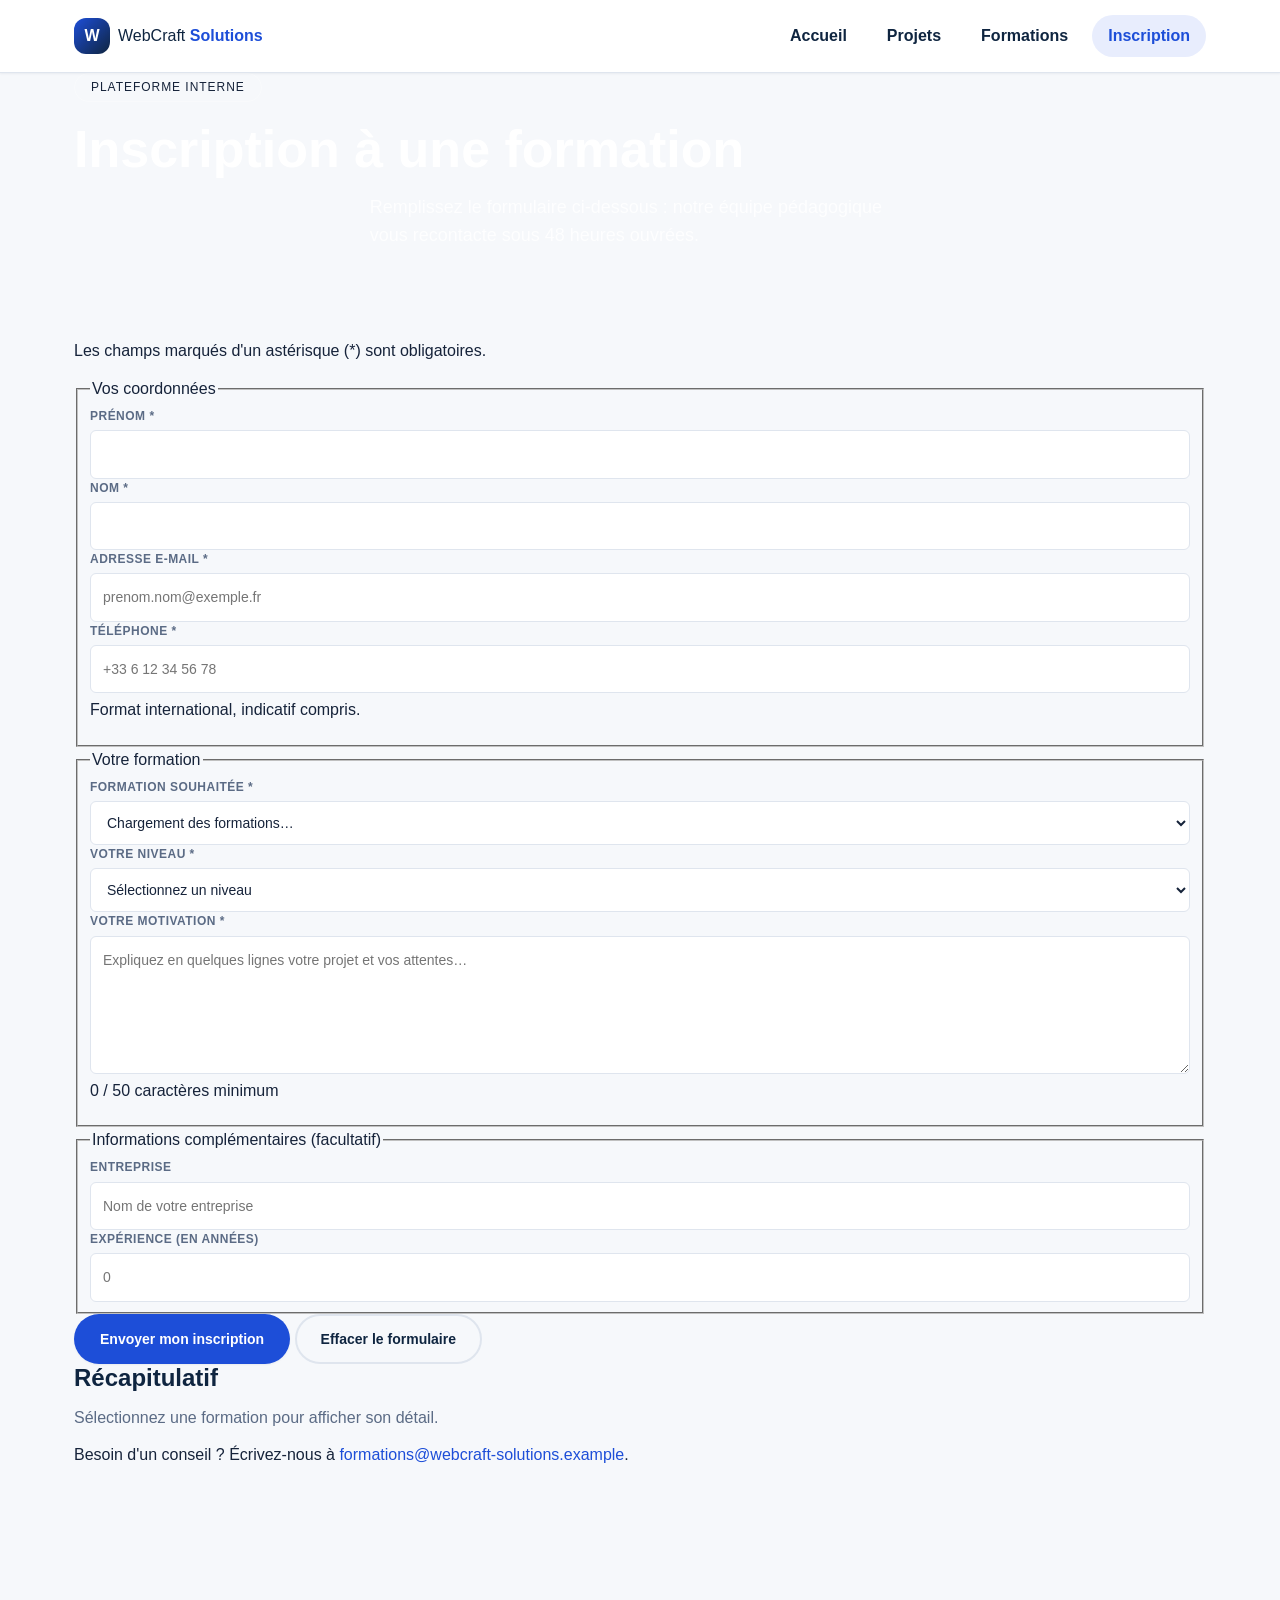
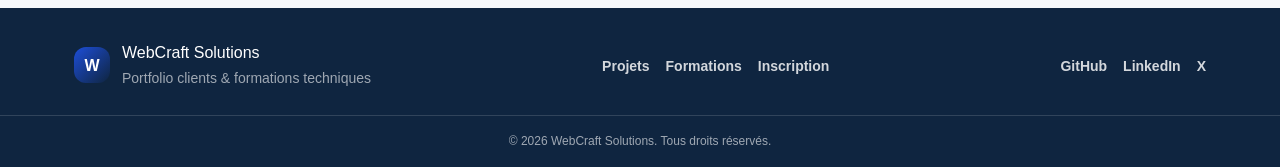
==== inscription.html @ 9b9b795e "feat: sections projets et formations, cartes, filtres et modales" ====
<!DOCTYPE html>
<html lang="fr">
<head>
  <meta charset="utf-8">
  <meta name="viewport" content="width=device-width, initial-scale=1">
  <meta name="description" content="Inscrivez-vous a une formation technique WebCraft Solutions : formulaire d'inscription en ligne.">
  <title>Inscription &mdash; WebCraft Solutions</title>
  <link rel="stylesheet" href="css/style.css">
</head>
<body>

  <a class="skip-link" href="#inscription">Aller au formulaire</a>

  <header class="site-header">
    <div class="container header-inner">
      <a class="logo" href="index.html">
        <span class="logo-mark" aria-hidden="true">W</span>
        <span class="logo-text">WebCraft <strong>Solutions</strong></span>
      </a>

      <button class="nav-toggle" type="button" aria-expanded="false" aria-controls="main-nav" aria-label="Ouvrir le menu de navigation">
        <span class="nav-toggle-bar" aria-hidden="true"></span>
        <span class="nav-toggle-bar" aria-hidden="true"></span>
        <span class="nav-toggle-bar" aria-hidden="true"></span>
      </button>

      <nav class="main-nav" id="main-nav" aria-label="Navigation principale">
        <ul class="nav-list">
          <li><a class="nav-link" href="index.html#accueil">Accueil</a></li>
          <li><a class="nav-link" href="index.html#projets">Projets</a></li>
          <li><a class="nav-link" href="index.html#formations">Formations</a></li>
          <li><a class="nav-link nav-link-cta is-active" href="inscription.html" aria-current="page">Inscription</a></li>
        </ul>
      </nav>
    </div>
  </header>

  <main>

    <section class="page-hero">
      <div class="container">
        <p class="hero-eyebrow">Plateforme interne</p>
        <h1 class="hero-title">Inscription &agrave; une formation</h1>
        <p class="hero-subtitle">
          Remplissez le formulaire ci-dessous : notre &eacute;quipe p&eacute;dagogique
          vous recontacte sous 48 heures ouvr&eacute;es.
        </p>
      </div>
    </section>

    <section class="section" id="inscription">
      <div class="container form-layout">

        <form class="form-card" id="signup-form" novalidate>
          <p class="form-intro">
            Les champs marqu&eacute;s d'un ast&eacute;risque
            (<span class="required-mark" aria-hidden="true">*</span>) sont obligatoires.
          </p>

          <p class="alert alert-error" id="form-global-error" role="alert" hidden></p>

          <fieldset class="form-fieldset">
            <legend>Vos coordonn&eacute;es</legend>

            <div class="form-row">
              <div class="field">
                <label for="firstname">
                  Pr&eacute;nom <span class="required-mark" aria-hidden="true">*</span>
                </label>
                <input type="text" id="firstname" name="firstname"
                       autocomplete="given-name" aria-describedby="firstname-error" required>
                <p class="field-error" id="firstname-error" role="alert" hidden></p>
              </div>

              <div class="field">
                <label for="lastname">
                  Nom <span class="required-mark" aria-hidden="true">*</span>
                </label>
                <input type="text" id="lastname" name="lastname"
                       autocomplete="family-name" aria-describedby="lastname-error" required>
                <p class="field-error" id="lastname-error" role="alert" hidden></p>
              </div>
            </div>

            <div class="form-row">
              <div class="field">
                <label for="email">
                  Adresse e-mail <span class="required-mark" aria-hidden="true">*</span>
                </label>
                <input type="email" id="email" name="email" placeholder="prenom.nom@exemple.fr"
                       autocomplete="email" aria-describedby="email-error" required>
                <p class="field-error" id="email-error" role="alert" hidden></p>
              </div>

              <div class="field">
                <label for="phone">
                  T&eacute;l&eacute;phone <span class="required-mark" aria-hidden="true">*</span>
                </label>
                <input type="tel" id="phone" name="phone" placeholder="+33 6 12 34 56 78"
                       autocomplete="tel" aria-describedby="phone-hint phone-error" required>
                <p class="field-hint" id="phone-hint">Format international, indicatif compris.</p>
                <p class="field-error" id="phone-error" role="alert" hidden></p>
              </div>
            </div>
          </fieldset>

          <fieldset class="form-fieldset">
            <legend>Votre formation</legend>

            <div class="form-row">
              <div class="field">
                <label for="course">
                  Formation souhait&eacute;e <span class="required-mark" aria-hidden="true">*</span>
                </label>
                <select id="course" name="course" aria-describedby="course-error" required>
                  <option value="">Chargement des formations&hellip;</option>
                </select>
                <p class="field-error" id="course-error" role="alert" hidden></p>
              </div>

              <div class="field">
                <label for="level">
                  Votre niveau <span class="required-mark" aria-hidden="true">*</span>
                </label>
                <select id="level" name="level" aria-describedby="level-error" required>
                  <option value="">S&eacute;lectionnez un niveau</option>
                  <option value="D&eacute;butant">D&eacute;butant</option>
                  <option value="Interm&eacute;diaire">Interm&eacute;diaire</option>
                  <option value="Avanc&eacute;">Avanc&eacute;</option>
                </select>
                <p class="field-error" id="level-error" role="alert" hidden></p>
              </div>
            </div>

            <p class="alert alert-error" id="course-load-error" role="alert" hidden></p>

            <div class="field">
              <label for="motivation">
                Votre motivation <span class="required-mark" aria-hidden="true">*</span>
              </label>
              <textarea id="motivation" name="motivation" rows="5"
                        placeholder="Expliquez en quelques lignes votre projet et vos attentes&hellip;"
                        aria-describedby="motivation-counter motivation-error" required></textarea>
              <p class="field-hint" id="motivation-counter">0 / 50 caract&egrave;res minimum</p>
              <p class="field-error" id="motivation-error" role="alert" hidden></p>
            </div>
          </fieldset>

          <fieldset class="form-fieldset">
            <legend>Informations compl&eacute;mentaires <span class="legend-note">(facultatif)</span></legend>

            <div class="form-row">
              <div class="field">
                <label for="company">Entreprise</label>
                <input type="text" id="company" name="company"
                       autocomplete="organization" placeholder="Nom de votre entreprise">
              </div>

              <div class="field">
                <label for="experience">Exp&eacute;rience (en ann&eacute;es)</label>
                <input type="number" id="experience" name="experience"
                       min="0" max="50" step="1" placeholder="0" aria-describedby="experience-error">
                <p class="field-error" id="experience-error" role="alert" hidden></p>
              </div>
            </div>
          </fieldset>

          <div class="form-actions">
            <button class="btn btn-primary" type="submit">Envoyer mon inscription</button>
            <button class="btn btn-ghost" type="reset">Effacer le formulaire</button>
          </div>
        </form>

        <aside class="summary-card" aria-labelledby="summary-title">
          <h2 class="summary-title" id="summary-title">R&eacute;capitulatif</h2>
          <div id="summary-content">
            <p class="muted">S&eacute;lectionnez une formation pour afficher son d&eacute;tail.</p>
          </div>
          <p class="summary-note">
            Besoin d'un conseil ? &Eacute;crivez-nous &agrave;
            <a href="mailto:formations@webcraft-solutions.example">formations@webcraft-solutions.example</a>.
          </p>
        </aside>

      </div>
    </section>

  </main>

  <footer class="site-footer">
    <div class="container footer-inner">
      <div class="footer-brand">
        <span class="logo-mark" aria-hidden="true">W</span>
        <p>WebCraft Solutions<br><span class="muted">Portfolio clients &amp; formations techniques</span></p>
      </div>

      <nav class="footer-nav" aria-label="Navigation du pied de page">
        <ul>
          <li><a href="index.html#projets">Projets</a></li>
          <li><a href="index.html#formations">Formations</a></li>
          <li><a href="inscription.html">Inscription</a></li>
        </ul>
      </nav>

      <ul class="social-list">
        <li><a href="https://github.com" aria-label="WebCraft Solutions sur GitHub">GitHub</a></li>
        <li><a href="https://www.linkedin.com" aria-label="WebCraft Solutions sur LinkedIn">LinkedIn</a></li>
        <li><a href="https://x.com" aria-label="WebCraft Solutions sur X">X</a></li>
      </ul>
    </div>
    <p class="copyright">&copy; 2026 WebCraft Solutions. Tous droits r&eacute;serv&eacute;s.</p>
  </footer>

  <div class="modal" id="success-modal" hidden>
    <div class="modal-overlay" data-close-modal></div>
    <div class="modal-dialog" role="dialog" aria-modal="true" aria-labelledby="success-modal-title">
      <div class="modal-head">
        <h2 class="modal-title" id="success-modal-title">Inscription enregistr&eacute;e</h2>
        <button class="modal-close" type="button" data-close-modal aria-label="Fermer la fen&ecirc;tre de confirmation">
          <span aria-hidden="true">&#10005;</span>
        </button>
      </div>
      <div class="modal-body">
        <p class="success-icon" aria-hidden="true">&#10003;</p>
        <p id="success-message">Votre demande a bien &eacute;t&eacute; prise en compte.</p>
        <p class="muted">
          Un e-mail de confirmation vous sera envoy&eacute;. Notre &eacute;quipe
          vous recontacte sous 48 heures ouvr&eacute;es.
        </p>
        <div class="modal-actions">
          <a class="btn btn-ghost" href="index.html#formations">Voir d'autres formations</a>
          <button class="btn btn-primary" type="button" data-close-modal>Fermer</button>
        </div>
      </div>
    </div>
  </div>

  <script src="js/main.js"></script>
</body>
</html>
---- css/style.css ----
/* ==========================================================================
   WebCraft Solutions - Feuille de style unique
   Approche mobile-first : styles de base pour 320-767 px,
   puis deux points de rupture (768 px et 1200 px).
   Sommaire :
     1. Variables & charte graphique
     2. Reset & bases
     3. Utilitaires (conteneur, boutons, badges, titres de section)
     4. En-tete & navigation
     5. Hero & animations
     6. Pied de page
     7. Points de rupture (mise en page generale)
     8. Sections & filtres
     9. Cartes (projets & formations)
    10. Etats : loader, erreurs, resultats
    11. Fenetres modales
    12. Points de rupture (sections, grilles, modales)
   ========================================================================== */

/* ============ 1. VARIABLES & CHARTE GRAPHIQUE ============ */
:root {
  /* Couleurs de marque */
  --c-navy:         #0f2540;
  --c-navy-soft:    #1c3a60;
  --c-primary:      #1d4ed8;
  --c-primary-dark: #1739a8;
  --c-primary-soft: #e8edfd;
  --c-accent:       #f97316;
  --c-accent-soft:  #fff1e4;

  /* Neutres */
  --c-bg:         #f6f8fb;
  --c-surface:    #ffffff;
  --c-border:     #dfe5ee;
  --c-text:       #16233a;
  --c-text-muted: #5b6b85;

  /* Etats */
  --c-success:      #0f9d58;
  --c-success-soft: #e6f6ee;
  --c-error:        #d13438;
  --c-error-soft:   #fdeaea;

  /* Typographie */
  --font-base: "Segoe UI", "Helvetica Neue", Arial, sans-serif;
  --fs-xs:  0.75rem;
  --fs-sm:  0.875rem;
  --fs-md:  1rem;
  --fs-lg:  1.125rem;
  --fs-xl:  1.5rem;
  --fs-2xl: 2rem;

  /* Espacements */
  --sp-1: 0.25rem;
  --sp-2: 0.5rem;
  --sp-3: 0.75rem;
  --sp-4: 1rem;
  --sp-5: 1.5rem;
  --sp-6: 2rem;
  --sp-7: 3rem;
  --sp-8: 4rem;

  /* Rayons, ombres, transitions */
  --radius-sm:   6px;
  --radius-md:   12px;
  --radius-lg:   20px;
  --radius-pill: 999px;
  --shadow-sm: 0 1px 2px rgba(15, 37, 64, 0.06);
  --shadow-md: 0 6px 18px rgba(15, 37, 64, 0.08);
  --shadow-lg: 0 18px 40px rgba(15, 37, 64, 0.16);
  --transition: 200ms ease;
  --header-h: 64px;
}

/* ============ 2. RESET & BASES ============ */
*,
*::before,
*::after {
  box-sizing: border-box;
}

html {
  scroll-behavior: smooth;
  scroll-padding-top: var(--header-h);
}

body {
  margin: 0;
  font-family: var(--font-base);
  font-size: var(--fs-md);
  line-height: 1.6;
  color: var(--c-text);
  background-color: var(--c-bg);
}

h1,
h2,
h3,
h4 {
  margin: 0 0 var(--sp-3);
  line-height: 1.2;
  color: var(--c-navy);
}

p {
  margin: 0 0 var(--sp-3);
}

img {
  display: block;
  max-width: 100%;
}

a {
  color: var(--c-primary);
  text-decoration: none;
  transition: color var(--transition);
}

a:hover {
  color: var(--c-primary-dark);
  text-decoration: underline;
}

ul {
  margin: 0;
  padding: 0;
  list-style: none;
}

button {
  font: inherit;
  cursor: pointer;
}

/* Anneau de focus homogene : indispensable pour la navigation clavier */
:focus-visible {
  outline: 3px solid var(--c-accent);
  outline-offset: 2px;
  border-radius: var(--radius-sm);
}

.muted {
  color: var(--c-text-muted);
}

/* Lien d'evitement : masque jusqu'a la prise de focus au clavier */
.skip-link {
  position: absolute;
  top: -100px;
  left: var(--sp-4);
  z-index: 100;
  padding: var(--sp-2) var(--sp-4);
  background-color: var(--c-primary);
  border-radius: 0 0 var(--radius-sm) var(--radius-sm);
  color: #ffffff;
  font-weight: 600;
  transition: top var(--transition);
}

.skip-link:focus {
  top: 0;
  color: #ffffff;
  text-decoration: none;
}

/* Contenu reserve aux lecteurs d'ecran */
.sr-only {
  position: absolute;
  width: 1px;
  height: 1px;
  margin: -1px;
  padding: 0;
  overflow: hidden;
  clip: rect(0, 0, 0, 0);
  white-space: nowrap;
  border: 0;
}

/* ============ 3. UTILITAIRES ============ */
.container {
  width: 100%;
  max-width: 1180px;
  margin: 0 auto;
  padding: 0 var(--sp-4);
}

/* --- Boutons --- */
.btn {
  display: inline-flex;
  align-items: center;
  justify-content: center;
  gap: var(--sp-2);
  padding: var(--sp-3) var(--sp-5);
  border: 2px solid transparent;
  border-radius: var(--radius-pill);
  font-size: var(--fs-sm);
  font-weight: 600;
  text-align: center;
  text-decoration: none;
  transition: background-color var(--transition), color var(--transition),
              border-color var(--transition), transform var(--transition),
              box-shadow var(--transition);
}

.btn:hover {
  transform: translateY(-2px);
  text-decoration: none;
}

.btn:active {
  transform: translateY(0);
}

.btn-primary {
  background-color: var(--c-primary);
  color: #ffffff;
  box-shadow: var(--shadow-sm);
}

.btn-primary:hover {
  background-color: var(--c-primary-dark);
  color: #ffffff;
  box-shadow: var(--shadow-md);
}

.btn-accent {
  background-color: var(--c-accent);
  color: #ffffff;
}

.btn-accent:hover {
  background-color: #e0620a;
  color: #ffffff;
}

.btn-ghost {
  background-color: transparent;
  border-color: var(--c-border);
  color: var(--c-navy);
}

.btn-ghost:hover {
  background-color: var(--c-surface);
  border-color: var(--c-primary);
  color: var(--c-primary);
}

.btn-block {
  width: 100%;
}

.btn[disabled] {
  opacity: 0.55;
  cursor: not-allowed;
  transform: none;
}

/* ============ 4. EN-TETE & NAVIGATION ============ */
.site-header {
  position: sticky;
  top: 0;
  z-index: 50;
  background-color: rgba(255, 255, 255, 0.96);
  border-bottom: 1px solid var(--c-border);
  box-shadow: var(--shadow-sm);
}

.header-inner {
  display: flex;
  align-items: center;
  justify-content: space-between;
  gap: var(--sp-4);
  min-height: var(--header-h);
}

.logo {
  display: inline-flex;
  align-items: center;
  gap: var(--sp-2);
  color: var(--c-navy);
  font-size: var(--fs-md);
}

.logo:hover {
  color: var(--c-primary);
  text-decoration: none;
}

.logo-mark {
  display: grid;
  place-items: center;
  flex: 0 0 36px;
  width: 36px;
  height: 36px;
  border-radius: var(--radius-md);
  background: linear-gradient(135deg, var(--c-primary), var(--c-navy));
  color: #ffffff;
  font-weight: 700;
}

.logo-text strong {
  color: var(--c-primary);
}

/* --- Bouton burger (visible uniquement en mobile) --- */
.nav-toggle {
  display: inline-flex;
  flex-direction: column;
  justify-content: center;
  gap: 5px;
  width: 44px;
  height: 44px;
  padding: 0 10px;
  background-color: transparent;
  border: 1px solid var(--c-border);
  border-radius: var(--radius-sm);
}

.nav-toggle-bar {
  display: block;
  height: 2px;
  background-color: var(--c-navy);
  border-radius: 2px;
  transition: transform var(--transition), opacity var(--transition);
}

.nav-toggle[aria-expanded="true"] .nav-toggle-bar:nth-child(1) {
  transform: translateY(7px) rotate(45deg);
}

.nav-toggle[aria-expanded="true"] .nav-toggle-bar:nth-child(2) {
  opacity: 0;
}

.nav-toggle[aria-expanded="true"] .nav-toggle-bar:nth-child(3) {
  transform: translateY(-7px) rotate(-45deg);
}

/* --- Menu : replie en mobile, deplie au clic --- */
.main-nav {
  display: none;
  position: absolute;
  top: 100%;
  right: 0;
  left: 0;
  padding: var(--sp-3) var(--sp-4) var(--sp-5);
  background-color: var(--c-surface);
  border-bottom: 1px solid var(--c-border);
  box-shadow: var(--shadow-md);
}

.main-nav.is-open {
  display: block;
}

.nav-list {
  display: flex;
  flex-direction: column;
  gap: var(--sp-1);
}

.nav-link {
  display: block;
  padding: var(--sp-3);
  border-radius: var(--radius-sm);
  color: var(--c-navy);
  font-weight: 600;
}

.nav-link:hover,
.nav-link.is-active {
  background-color: var(--c-primary-soft);
  color: var(--c-primary);
  text-decoration: none;
}

.nav-link-cta {
  margin-top: var(--sp-2);
  background-color: var(--c-primary);
  color: #ffffff;
  text-align: center;
}

.nav-link-cta:hover {
  background-color: var(--c-primary-dark);
  color: #ffffff;
}

/* ============ 5. HERO & ANIMATIONS ============ */
.hero {
  position: relative;
  overflow: hidden;
  padding: var(--sp-7) 0 var(--sp-8);
  background:
    radial-gradient(circle at 15% 15%, rgba(29, 78, 216, 0.22), transparent 55%),
    radial-gradient(circle at 85% 10%, rgba(249, 115, 22, 0.18), transparent 50%),
    linear-gradient(160deg, var(--c-navy) 0%, var(--c-navy-soft) 100%);
  color: #ffffff;
  text-align: center;
}

/* Halo lumineux anime en arriere-plan du hero */
.hero::after {
  content: "";
  position: absolute;
  bottom: -160px;
  left: 50%;
  width: 420px;
  height: 420px;
  margin-left: -210px;
  border-radius: 50%;
  background: radial-gradient(circle, rgba(249, 115, 22, 0.35), transparent 70%);
  animation: pulse-glow 6s ease-in-out infinite;
  pointer-events: none;
}

.hero-inner {
  position: relative;
  z-index: 1;
}

.hero-eyebrow {
  display: inline-block;
  margin-bottom: var(--sp-4);
  padding: var(--sp-1) var(--sp-4);
  border: 1px solid rgba(255, 255, 255, 0.35);
  border-radius: var(--radius-pill);
  font-size: var(--fs-xs);
  letter-spacing: 0.08em;
  text-transform: uppercase;
  animation: fade-in-up 600ms ease both;
}

.hero-title {
  font-size: var(--fs-2xl);
  color: #ffffff;
  animation: fade-in-up 600ms ease 120ms both;
}

.hero-subtitle {
  max-width: 54ch;
  margin: 0 auto var(--sp-5);
  color: rgba(255, 255, 255, 0.82);
  font-size: var(--fs-md);
  animation: fade-in-up 600ms ease 240ms both;
}

.hero-actions {
  display: flex;
  flex-direction: column;
  gap: var(--sp-3);
  animation: fade-in-up 600ms ease 360ms both;
}

.hero .btn-ghost {
  border-color: rgba(255, 255, 255, 0.45);
  color: #ffffff;
}

.hero .btn-ghost:hover {
  background-color: rgba(255, 255, 255, 0.12);
  border-color: #ffffff;
  color: #ffffff;
}

/* --- Animations @keyframes --- */
@keyframes fade-in-up {
  from {
    opacity: 0;
    transform: translateY(24px);
  }

  to {
    opacity: 1;
    transform: translateY(0);
  }
}

@keyframes pulse-glow {
  0%,
  100% {
    opacity: 0.55;
    transform: scale(1);
  }

  50% {
    opacity: 1;
    transform: scale(1.18);
  }
}

/* Respect de la preference systeme « moins d'animations » */
@media (prefers-reduced-motion: reduce) {
  *,
  *::before,
  *::after {
    animation-duration: 0.01ms !important;
    animation-iteration-count: 1 !important;
    transition-duration: 0.01ms !important;
    scroll-behavior: auto !important;
  }
}

/* ============ 6. PIED DE PAGE ============ */
.site-footer {
  margin-top: var(--sp-8);
  padding: var(--sp-6) 0 var(--sp-4);
  background-color: var(--c-navy);
  color: rgba(255, 255, 255, 0.82);
}

.footer-inner {
  display: flex;
  flex-direction: column;
  gap: var(--sp-5);
}

.footer-brand {
  display: flex;
  align-items: center;
  gap: var(--sp-3);
}

.footer-brand p {
  margin: 0;
  color: #ffffff;
}

.footer-brand .muted {
  color: rgba(255, 255, 255, 0.6);
  font-size: var(--fs-sm);
}

.footer-nav ul,
.social-list {
  display: flex;
  flex-wrap: wrap;
  gap: var(--sp-4);
}

.site-footer a {
  color: rgba(255, 255, 255, 0.82);
  font-size: var(--fs-sm);
  font-weight: 600;
}

.site-footer a:hover {
  color: #ffffff;
}

.copyright {
  margin: var(--sp-5) 0 0;
  padding-top: var(--sp-4);
  border-top: 1px solid rgba(255, 255, 255, 0.14);
  color: rgba(255, 255, 255, 0.6);
  font-size: var(--fs-xs);
  text-align: center;
}

/* ============ 7. POINTS DE RUPTURE ============ */

/* --- Breakpoint 1 : tablette & desktop (768 px et +) --- */
@media (min-width: 768px) {
  :root {
    --fs-2xl: 2.75rem;
    --header-h: 72px;
  }

  .container {
    padding: 0 var(--sp-5);
  }

  .nav-toggle {
    display: none;
  }

  .main-nav {
    display: block;
    position: static;
    padding: 0;
    background-color: transparent;
    border: 0;
    box-shadow: none;
  }

  .nav-list {
    flex-direction: row;
    align-items: center;
    gap: var(--sp-2);
  }

  .nav-link {
    padding: var(--sp-2) var(--sp-4);
  }

  .nav-link-cta {
    margin-top: 0;
    border-radius: var(--radius-pill);
  }

  .hero {
    padding: var(--sp-8) 0;
  }

  .hero-subtitle {
    font-size: var(--fs-lg);
  }

  .hero-actions {
    flex-direction: row;
    justify-content: center;
  }

  .footer-inner {
    flex-direction: row;
    align-items: center;
    justify-content: space-between;
  }
}

/* --- Breakpoint 2 : grands ecrans (1200 px et +) --- */
@media (min-width: 1200px) {
  :root {
    --fs-2xl: 3.25rem;
  }

  .hero {
    padding: calc(var(--sp-8) * 1.4) 0;
  }
}

/* ============ 8. SECTIONS & FILTRES ============ */
.section {
  padding: var(--sp-7) 0;
}

.section-alt {
  background-color: #eef2f8;
}

.section-head {
  max-width: 62ch;
  margin-bottom: var(--sp-5);
}

.section-eyebrow {
  margin-bottom: var(--sp-2);
  color: var(--c-accent);
  font-size: var(--fs-xs);
  font-weight: 700;
  letter-spacing: 0.1em;
  text-transform: uppercase;
}

.section-head h2 {
  font-size: var(--fs-xl);
}

.section-intro {
  color: var(--c-text-muted);
}

/* --- Barre de filtres --- */
.filters {
  display: grid;
  grid-template-columns: 1fr;
  gap: var(--sp-3);
  margin-bottom: var(--sp-5);
  padding: var(--sp-4);
  background-color: var(--c-surface);
  border: 1px solid var(--c-border);
  border-radius: var(--radius-md);
  box-shadow: var(--shadow-sm);
}

.field {
  display: flex;
  flex-direction: column;
  gap: var(--sp-1);
}

.field label {
  color: var(--c-text-muted);
  font-size: var(--fs-xs);
  font-weight: 700;
  letter-spacing: 0.04em;
  text-transform: uppercase;
}

.field input,
.field select,
.field textarea {
  width: 100%;
  padding: var(--sp-3);
  background-color: var(--c-surface);
  border: 1px solid var(--c-border);
  border-radius: var(--radius-sm);
  color: var(--c-text);
  font: inherit;
  font-size: var(--fs-sm);
  transition: border-color var(--transition), box-shadow var(--transition);
}

.field input:hover,
.field select:hover,
.field textarea:hover {
  border-color: #c3cddd;
}

.field input:focus,
.field select:focus,
.field textarea:focus {
  border-color: var(--c-primary);
  box-shadow: 0 0 0 3px var(--c-primary-soft);
  outline: none;
}

.filters-reset {
  align-self: end;
  justify-self: start;
}

/* ============ 9. CARTES (PROJETS & FORMATIONS) ============ */

/* Grille responsive : 1 colonne en mobile, auto-fill ensuite */
.card-grid {
  display: grid;
  grid-template-columns: 1fr;
  gap: var(--sp-4);
}

.card {
  display: flex;
  flex-direction: column;
  overflow: hidden;
  background-color: var(--c-surface);
  border: 1px solid var(--c-border);
  border-radius: var(--radius-md);
  box-shadow: var(--shadow-sm);
  animation: fade-in-up 400ms ease both;
  transition: transform var(--transition), box-shadow var(--transition),
              border-color var(--transition);
}

.card:hover {
  transform: translateY(-4px);
  border-color: #c7d3e8;
  box-shadow: var(--shadow-md);
}

.card-media {
  position: relative;
  overflow: hidden;
  aspect-ratio: 16 / 9;
  background-color: #dde4ef;
}

.card-media img {
  width: 100%;
  height: 100%;
  object-fit: cover;
  transition: transform 400ms ease;
}

.card:hover .card-media img {
  transform: scale(1.05);
}

.card-media .badge {
  position: absolute;
  top: var(--sp-3);
  left: var(--sp-3);
}

.card-body {
  display: flex;
  flex-direction: column;
  flex: 1 1 auto;
  gap: var(--sp-3);
  padding: var(--sp-4);
}

.card-title {
  margin: 0;
  font-size: var(--fs-lg);
}

.card-meta {
  display: flex;
  flex-wrap: wrap;
  gap: var(--sp-2) var(--sp-4);
  margin: 0;
  color: var(--c-text-muted);
  font-size: var(--fs-sm);
}

.card-client {
  margin: 0;
  color: var(--c-text-muted);
  font-size: var(--fs-sm);
}

.card-client strong {
  color: var(--c-text);
}

.card-price {
  color: var(--c-navy);
  font-size: var(--fs-lg);
  font-weight: 700;
}

.card-actions {
  display: flex;
  flex-wrap: wrap;
  gap: var(--sp-2);
  margin-top: auto;
}

.card-actions .btn {
  flex: 1 1 140px;
  padding: var(--sp-2) var(--sp-4);
}

/* --- Badges --- */
.badge-list {
  display: flex;
  flex-wrap: wrap;
  gap: var(--sp-2);
}

.badge {
  display: inline-block;
  padding: 2px var(--sp-3);
  border: 1px solid transparent;
  border-radius: var(--radius-pill);
  background-color: var(--c-primary-soft);
  color: var(--c-primary-dark);
  font-size: var(--fs-xs);
  font-weight: 600;
  white-space: nowrap;
}

.badge-category {
  background-color: var(--c-navy);
  color: #ffffff;
}

.badge-level {
  background-color: var(--c-accent-soft);
  border-color: #f8c69a;
  color: #9a4208;
}

.badge-available {
  background-color: var(--c-success-soft);
  border-color: #a8dec4;
  color: #0b6e3f;
}

.badge-full {
  background-color: var(--c-error-soft);
  border-color: #f3b4b5;
  color: #962225;
}

.rating {
  color: var(--c-text-muted);
  font-size: var(--fs-sm);
}

.rating-star {
  color: var(--c-accent);
}

/* ============ 10. ETATS : LOADER, ERREURS, RESULTATS ============ */
.loader {
  display: flex;
  flex-direction: column;
  align-items: center;
  gap: var(--sp-3);
  padding: var(--sp-7) var(--sp-4);
  color: var(--c-text-muted);
}

.loader[hidden] {
  display: none;
}

.loader p {
  margin: 0;
  font-size: var(--fs-sm);
}

/* Loader CSS pur : anneau en rotation */
.spinner {
  display: block;
  width: 44px;
  height: 44px;
  border: 4px solid var(--c-border);
  border-top-color: var(--c-primary);
  border-radius: 50%;
  animation: spin 800ms linear infinite;
}

@keyframes spin {
  to {
    transform: rotate(360deg);
  }
}

.alert {
  padding: var(--sp-4);
  border: 1px solid transparent;
  border-radius: var(--radius-md);
  font-size: var(--fs-sm);
}

.alert-error {
  background-color: var(--c-error-soft);
  border-color: #f3b4b5;
  color: #8c1f22;
}

.alert-empty {
  background-color: var(--c-surface);
  border-color: var(--c-border);
  color: var(--c-text-muted);
  text-align: center;
}

.alert-success {
  background-color: var(--c-success-soft);
  border-color: #a8dec4;
  color: #0b6e3f;
}

.results-count {
  margin-bottom: var(--sp-4);
  color: var(--c-text-muted);
  font-size: var(--fs-sm);
}

/* ============ 11. FENETRES MODALES ============ */
.modal {
  position: fixed;
  top: 0;
  right: 0;
  bottom: 0;
  left: 0;
  z-index: 100;
  display: flex;
  align-items: flex-end;
  justify-content: center;
  padding: 0;
}

.modal[hidden] {
  display: none;
}

.modal-overlay {
  position: absolute;
  top: 0;
  right: 0;
  bottom: 0;
  left: 0;
  background-color: rgba(10, 20, 36, 0.62);
  animation: fade-in 200ms ease both;
}

.modal-dialog {
  position: relative;
  z-index: 1;
  display: flex;
  flex-direction: column;
  width: 100%;
  max-height: 92vh;
  background-color: var(--c-surface);
  border-radius: var(--radius-lg) var(--radius-lg) 0 0;
  box-shadow: var(--shadow-lg);
  animation: slide-up 280ms ease both;
}

@keyframes fade-in {
  from {
    opacity: 0;
  }

  to {
    opacity: 1;
  }
}

@keyframes slide-up {
  from {
    opacity: 0;
    transform: translateY(40px);
  }

  to {
    opacity: 1;
    transform: translateY(0);
  }
}

.modal-head {
  display: flex;
  align-items: flex-start;
  justify-content: space-between;
  gap: var(--sp-3);
  padding: var(--sp-4);
  border-bottom: 1px solid var(--c-border);
}

.modal-title {
  margin: 0;
  font-size: var(--fs-lg);
}

.modal-close {
  display: grid;
  place-items: center;
  flex: 0 0 40px;
  width: 40px;
  height: 40px;
  background-color: var(--c-bg);
  border: 1px solid var(--c-border);
  border-radius: 50%;
  color: var(--c-navy);
  font-size: var(--fs-md);
  transition: background-color var(--transition), color var(--transition),
              transform var(--transition);
}

.modal-close:hover {
  background-color: var(--c-error-soft);
  border-color: #f3b4b5;
  color: var(--c-error);
  transform: rotate(90deg);
}

.modal-body {
  padding: var(--sp-4);
  overflow-y: auto;
}

.modal-media {
  margin-bottom: var(--sp-4);
  overflow: hidden;
  border-radius: var(--radius-md);
  aspect-ratio: 16 / 9;
}

.modal-media img {
  width: 100%;
  height: 100%;
  object-fit: cover;
}

.modal-body h3 {
  margin-top: var(--sp-5);
  font-size: var(--fs-md);
  text-transform: uppercase;
  letter-spacing: 0.04em;
  color: var(--c-text-muted);
}

/* Liste d'informations cle / valeur */
.info-grid {
  display: grid;
  grid-template-columns: 1fr;
  gap: var(--sp-3);
  margin: 0 0 var(--sp-4);
  padding: var(--sp-4);
  background-color: var(--c-bg);
  border-radius: var(--radius-md);
}

.info-grid dt {
  color: var(--c-text-muted);
  font-size: var(--fs-xs);
  font-weight: 700;
  letter-spacing: 0.04em;
  text-transform: uppercase;
}

.info-grid dd {
  margin: 0;
  font-weight: 600;
}

/* Liste a puces personnalisee (fonctionnalites, modules) */
.check-list li {
  position: relative;
  padding-left: var(--sp-5);
  margin-bottom: var(--sp-2);
  font-size: var(--fs-sm);
}

.check-list li::before {
  content: "\2713";
  position: absolute;
  left: 0;
  color: var(--c-success);
  font-weight: 700;
}

.modal-actions {
  display: flex;
  flex-wrap: wrap;
  gap: var(--sp-3);
  margin-top: var(--sp-5);
  padding-top: var(--sp-4);
  border-top: 1px solid var(--c-border);
}

/* Empeche le defilement de la page lorsqu'une modale est ouverte */
body.has-modal {
  overflow: hidden;
}

/* ============ 12. POINTS DE RUPTURE (SECTIONS, GRILLES, MODALES) ============ */

/* --- Breakpoint 1 : tablette & desktop (768 px et +) --- */
@media (min-width: 768px) {
  .section {
    padding: var(--sp-8) 0;
  }

  .section-head h2 {
    font-size: var(--fs-2xl);
  }

  .filters {
    grid-template-columns: 2fr 1fr 1fr auto;
    align-items: end;
    padding: var(--sp-5);
  }

  .filters-4 {
    grid-template-columns: 1fr 1fr 1fr;
  }

  /* En tablette, la recherche occupe toute la largeur de la barre */
  .filters-4 .field-search {
    grid-column: 1 / -1;
  }

  .card-grid {
    grid-template-columns: repeat(2, 1fr);
    gap: var(--sp-5);
  }

  .modal {
    align-items: center;
    padding: var(--sp-5);
  }

  .modal-dialog {
    max-width: 720px;
    max-height: 88vh;
    border-radius: var(--radius-lg);
  }

  .modal-head,
  .modal-body {
    padding: var(--sp-5);
  }

  .info-grid {
    grid-template-columns: repeat(2, 1fr);
  }
}

/* --- Breakpoint 2 : grands ecrans (1200 px et +) --- */
@media (min-width: 1200px) {
  .filters-4 {
    grid-template-columns: 2fr 1fr 1fr 1fr auto;
  }

  .filters-4 .field-search {
    grid-column: auto;
  }

  .card-grid {
    grid-template-columns: repeat(3, 1fr);
  }

  .info-grid {
    grid-template-columns: repeat(3, 1fr);
  }
}
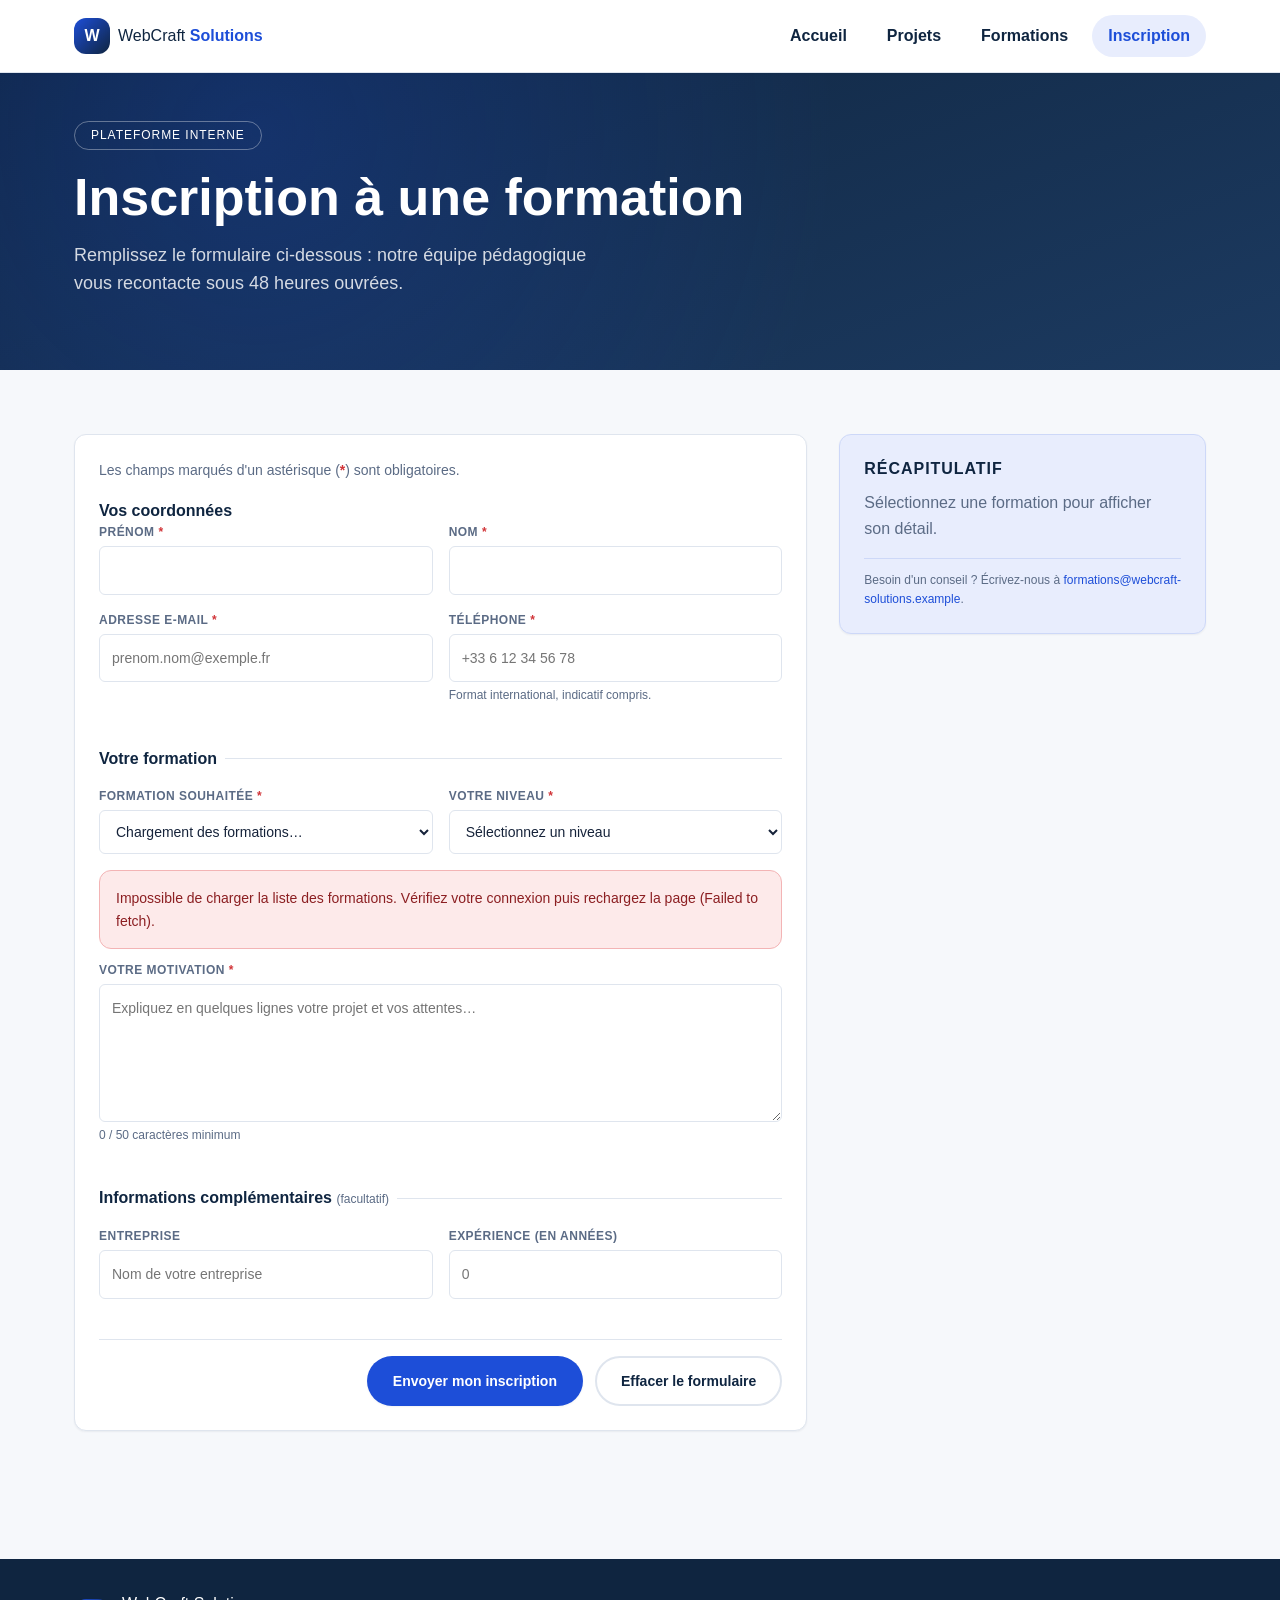
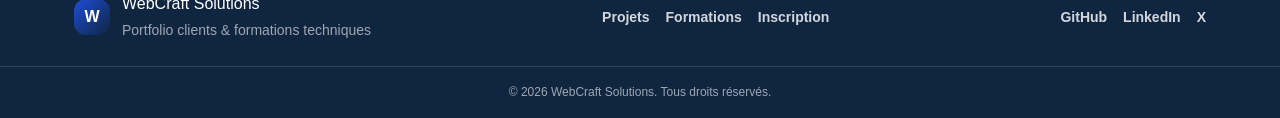
==== commit 09f47e57: "fix: accents des messages JS et titre de section pour la validation W3C" ====
--- a/inscription.html
+++ b/inscription.html
@@ -49,6 +49,7 @@
     </section>
 
     <section class="section" id="inscription">
+      <h2 class="sr-only">Formulaire d'inscription</h2>
       <div class="container form-layout">
 
         <form class="form-card" id="signup-form" novalidate>
--- a/css/style.css
+++ b/css/style.css
@@ -1,25 +1,7 @@
-/* ==========================================================================
-   WebCraft Solutions - Feuille de style unique
-   Approche mobile-first : styles de base pour 320-767 px,
-   puis deux points de rupture (768 px et 1200 px).
-   Sommaire :
-     1. Variables & charte graphique
-     2. Reset & bases
-     3. Utilitaires (conteneur, boutons, badges, titres de section)
-     4. En-tete & navigation
-     5. Hero & animations
-     6. Pied de page
-     7. Points de rupture (mise en page generale)
-     8. Sections & filtres
-     9. Cartes (projets & formations)
-    10. Etats : loader, erreurs, resultats
-    11. Fenetres modales
-    12. Points de rupture (sections, grilles, modales)
-   ========================================================================== */
-
-/* ============ 1. VARIABLES & CHARTE GRAPHIQUE ============ */
+
+
 :root {
-  /* Couleurs de marque */
+
   --c-navy:         #0f2540;
   --c-navy-soft:    #1c3a60;
   --c-primary:      #1d4ed8;
@@ -28,20 +10,17 @@
   --c-accent:       #f97316;
   --c-accent-soft:  #fff1e4;
 
-  /* Neutres */
   --c-bg:         #f6f8fb;
   --c-surface:    #ffffff;
   --c-border:     #dfe5ee;
   --c-text:       #16233a;
   --c-text-muted: #5b6b85;
 
-  /* Etats */
   --c-success:      #0f9d58;
   --c-success-soft: #e6f6ee;
   --c-error:        #d13438;
   --c-error-soft:   #fdeaea;
 
-  /* Typographie */
   --font-base: "Segoe UI", "Helvetica Neue", Arial, sans-serif;
   --fs-xs:  0.75rem;
   --fs-sm:  0.875rem;
@@ -50,7 +29,6 @@
   --fs-xl:  1.5rem;
   --fs-2xl: 2rem;
 
-  /* Espacements */
   --sp-1: 0.25rem;
   --sp-2: 0.5rem;
   --sp-3: 0.75rem;
@@ -60,7 +38,6 @@
   --sp-7: 3rem;
   --sp-8: 4rem;
 
-  /* Rayons, ombres, transitions */
   --radius-sm:   6px;
   --radius-md:   12px;
   --radius-lg:   20px;
@@ -72,7 +49,6 @@
   --header-h: 64px;
 }
 
-/* ============ 2. RESET & BASES ============ */
 *,
 *::before,
 *::after {
@@ -133,7 +109,6 @@
   cursor: pointer;
 }
 
-/* Anneau de focus homogene : indispensable pour la navigation clavier */
 :focus-visible {
   outline: 3px solid var(--c-accent);
   outline-offset: 2px;
@@ -144,7 +119,6 @@
   color: var(--c-text-muted);
 }
 
-/* Lien d'evitement : masque jusqu'a la prise de focus au clavier */
 .skip-link {
   position: absolute;
   top: -100px;
@@ -164,7 +138,6 @@
   text-decoration: none;
 }
 
-/* Contenu reserve aux lecteurs d'ecran */
 .sr-only {
   position: absolute;
   width: 1px;
@@ -177,7 +150,6 @@
   border: 0;
 }
 
-/* ============ 3. UTILITAIRES ============ */
 .container {
   width: 100%;
   max-width: 1180px;
@@ -185,7 +157,6 @@
   padding: 0 var(--sp-4);
 }
 
-/* --- Boutons --- */
 .btn {
   display: inline-flex;
   align-items: center;
@@ -256,7 +227,6 @@
   transform: none;
 }
 
-/* ============ 4. EN-TETE & NAVIGATION ============ */
 .site-header {
   position: sticky;
   top: 0;
@@ -303,7 +273,6 @@
   color: var(--c-primary);
 }
 
-/* --- Bouton burger (visible uniquement en mobile) --- */
 .nav-toggle {
   display: inline-flex;
   flex-direction: column;
@@ -337,7 +306,6 @@
   transform: translateY(-7px) rotate(-45deg);
 }
 
-/* --- Menu : replie en mobile, deplie au clic --- */
 .main-nav {
   display: none;
   position: absolute;
@@ -387,7 +355,6 @@
   color: #ffffff;
 }
 
-/* ============ 5. HERO & ANIMATIONS ============ */
 .hero {
   position: relative;
   overflow: hidden;
@@ -400,7 +367,6 @@
   text-align: center;
 }
 
-/* Halo lumineux anime en arriere-plan du hero */
 .hero::after {
   content: "";
   position: absolute;
@@ -464,7 +430,6 @@
   color: #ffffff;
 }
 
-/* --- Animations @keyframes --- */
 @keyframes fade-in-up {
   from {
     opacity: 0;
@@ -490,7 +455,6 @@
   }
 }
 
-/* Respect de la preference systeme « moins d'animations » */
 @media (prefers-reduced-motion: reduce) {
   *,
   *::before,
@@ -502,7 +466,6 @@
   }
 }
 
-/* ============ 6. PIED DE PAGE ============ */
 .site-footer {
   margin-top: var(--sp-8);
   padding: var(--sp-6) 0 var(--sp-4);
@@ -558,9 +521,6 @@
   text-align: center;
 }
 
-/* ============ 7. POINTS DE RUPTURE ============ */
-
-/* --- Breakpoint 1 : tablette & desktop (768 px et +) --- */
 @media (min-width: 768px) {
   :root {
     --fs-2xl: 2.75rem;
@@ -619,7 +579,6 @@
   }
 }
 
-/* --- Breakpoint 2 : grands ecrans (1200 px et +) --- */
 @media (min-width: 1200px) {
   :root {
     --fs-2xl: 3.25rem;
@@ -630,7 +589,6 @@
   }
 }
 
-/* ============ 8. SECTIONS & FILTRES ============ */
 .section {
   padding: var(--sp-7) 0;
 }
@@ -661,7 +619,6 @@
   color: var(--c-text-muted);
 }
 
-/* --- Barre de filtres --- */
 .filters {
   display: grid;
   grid-template-columns: 1fr;
@@ -721,9 +678,6 @@
   justify-self: start;
 }
 
-/* ============ 9. CARTES (PROJETS & FORMATIONS) ============ */
-
-/* Grille responsive : 1 colonne en mobile, auto-fill ensuite */
 .card-grid {
   display: grid;
   grid-template-columns: 1fr;
@@ -823,7 +777,6 @@
   padding: var(--sp-2) var(--sp-4);
 }
 
-/* --- Badges --- */
 .badge-list {
   display: flex;
   flex-wrap: wrap;
@@ -874,7 +827,6 @@
   color: var(--c-accent);
 }
 
-/* ============ 10. ETATS : LOADER, ERREURS, RESULTATS ============ */
 .loader {
   display: flex;
   flex-direction: column;
@@ -893,7 +845,6 @@
   font-size: var(--fs-sm);
 }
 
-/* Loader CSS pur : anneau en rotation */
 .spinner {
   display: block;
   width: 44px;
@@ -942,7 +893,6 @@
   font-size: var(--fs-sm);
 }
 
-/* ============ 11. FENETRES MODALES ============ */
 .modal {
   position: fixed;
   top: 0;
@@ -1067,7 +1017,6 @@
   color: var(--c-text-muted);
 }
 
-/* Liste d'informations cle / valeur */
 .info-grid {
   display: grid;
   grid-template-columns: 1fr;
@@ -1091,7 +1040,6 @@
   font-weight: 600;
 }
 
-/* Liste a puces personnalisee (fonctionnalites, modules) */
 .check-list li {
   position: relative;
   padding-left: var(--sp-5);
@@ -1116,14 +1064,10 @@
   border-top: 1px solid var(--c-border);
 }
 
-/* Empeche le defilement de la page lorsqu'une modale est ouverte */
 body.has-modal {
   overflow: hidden;
 }
 
-/* ============ 12. POINTS DE RUPTURE (SECTIONS, GRILLES, MODALES) ============ */
-
-/* --- Breakpoint 1 : tablette & desktop (768 px et +) --- */
 @media (min-width: 768px) {
   .section {
     padding: var(--sp-8) 0;
@@ -1143,7 +1087,6 @@
     grid-template-columns: 1fr 1fr 1fr;
   }
 
-  /* En tablette, la recherche occupe toute la largeur de la barre */
   .filters-4 .field-search {
     grid-column: 1 / -1;
   }
@@ -1174,7 +1117,6 @@
   }
 }
 
-/* --- Breakpoint 2 : grands ecrans (1200 px et +) --- */
 @media (min-width: 1200px) {
   .filters-4 {
     grid-template-columns: 2fr 1fr 1fr 1fr auto;
@@ -1192,3 +1134,257 @@
     grid-template-columns: repeat(3, 1fr);
   }
 }
+
+.page-hero {
+  padding: var(--sp-6) 0;
+  background:
+    radial-gradient(circle at 20% 20%, rgba(29, 78, 216, 0.25), transparent 55%),
+    linear-gradient(160deg, var(--c-navy) 0%, var(--c-navy-soft) 100%);
+  color: #ffffff;
+}
+
+.page-hero .hero-title {
+  font-size: var(--fs-xl);
+  animation: fade-in-up 500ms ease both;
+}
+
+.page-hero .hero-subtitle {
+  margin-left: 0;
+  animation: fade-in-up 500ms ease 120ms both;
+}
+
+.form-layout {
+  display: grid;
+  grid-template-columns: 1fr;
+  gap: var(--sp-5);
+  align-items: start;
+}
+
+.form-card,
+.summary-card {
+  padding: var(--sp-4);
+  background-color: var(--c-surface);
+  border: 1px solid var(--c-border);
+  border-radius: var(--radius-md);
+  box-shadow: var(--shadow-sm);
+}
+
+.form-intro {
+  margin-bottom: var(--sp-4);
+  color: var(--c-text-muted);
+  font-size: var(--fs-sm);
+}
+
+.required-mark {
+  color: var(--c-error);
+  font-weight: 700;
+}
+
+.form-fieldset {
+  margin: 0 0 var(--sp-5);
+  padding: 0;
+  border: 0;
+  border-top: 1px solid var(--c-border);
+  padding-top: var(--sp-4);
+}
+
+.form-fieldset:first-of-type {
+  border-top: 0;
+  padding-top: 0;
+}
+
+.form-fieldset legend {
+  padding: 0 var(--sp-2) 0 0;
+  color: var(--c-navy);
+  font-size: var(--fs-md);
+  font-weight: 700;
+}
+
+.legend-note {
+  color: var(--c-text-muted);
+  font-size: var(--fs-xs);
+  font-weight: 400;
+}
+
+.form-row {
+  display: grid;
+  grid-template-columns: 1fr;
+  gap: var(--sp-4);
+  margin-bottom: var(--sp-4);
+}
+
+.form-card .field {
+  margin-bottom: var(--sp-4);
+}
+
+.form-row .field {
+  margin-bottom: 0;
+}
+
+.field textarea {
+  resize: vertical;
+  min-height: 120px;
+}
+
+.field-hint {
+  margin: 0;
+  color: var(--c-text-muted);
+  font-size: var(--fs-xs);
+}
+
+.field-error {
+  display: flex;
+  align-items: flex-start;
+  gap: var(--sp-1);
+  margin: 0;
+  color: var(--c-error);
+  font-size: var(--fs-xs);
+  font-weight: 600;
+  animation: fade-in 200ms ease both;
+}
+
+.field-error[hidden] {
+  display: none;
+}
+
+.field-error::before {
+  content: "\26A0";
+  flex: 0 0 auto;
+}
+
+.field input.is-invalid,
+.field select.is-invalid,
+.field textarea.is-invalid {
+  background-color: var(--c-error-soft);
+  border-color: var(--c-error);
+}
+
+.field input.is-invalid:focus,
+.field select.is-invalid:focus,
+.field textarea.is-invalid:focus {
+  box-shadow: 0 0 0 3px rgba(209, 52, 56, 0.18);
+}
+
+.field input.is-valid,
+.field select.is-valid,
+.field textarea.is-valid {
+  border-color: var(--c-success);
+  background-color: var(--c-success-soft);
+}
+
+.field input.is-valid:focus,
+.field select.is-valid:focus,
+.field textarea.is-valid:focus {
+  box-shadow: 0 0 0 3px rgba(15, 157, 88, 0.18);
+}
+
+.counter-ok {
+  color: var(--c-success);
+  font-weight: 600;
+}
+
+.form-actions {
+  display: flex;
+  flex-direction: column;
+  gap: var(--sp-3);
+  padding-top: var(--sp-4);
+  border-top: 1px solid var(--c-border);
+}
+
+.summary-card {
+  position: static;
+  background-color: var(--c-primary-soft);
+  border-color: #cdd8f8;
+}
+
+.summary-title {
+  font-size: var(--fs-md);
+  text-transform: uppercase;
+  letter-spacing: 0.06em;
+}
+
+.summary-card .badge-list {
+  margin-bottom: var(--sp-3);
+}
+
+.summary-price {
+  color: var(--c-navy);
+  font-size: var(--fs-xl);
+  font-weight: 700;
+}
+
+.summary-note {
+  margin: var(--sp-4) 0 0;
+  padding-top: var(--sp-3);
+  border-top: 1px solid #cdd8f8;
+  color: var(--c-text-muted);
+  font-size: var(--fs-xs);
+}
+
+.success-icon {
+  display: grid;
+  place-items: center;
+  width: 64px;
+  height: 64px;
+  margin: 0 auto var(--sp-4);
+  background-color: var(--c-success-soft);
+  border: 2px solid var(--c-success);
+  border-radius: 50%;
+  color: var(--c-success);
+  font-size: var(--fs-xl);
+  animation: pop-in 320ms ease both;
+}
+
+@keyframes pop-in {
+  from {
+    opacity: 0;
+    transform: scale(0.6);
+  }
+
+  to {
+    opacity: 1;
+    transform: scale(1);
+  }
+}
+
+#success-modal .modal-body {
+  text-align: center;
+}
+
+#success-modal .modal-actions {
+  justify-content: center;
+}
+
+@media (min-width: 768px) {
+  .page-hero {
+    padding: var(--sp-7) 0;
+  }
+
+  .page-hero .hero-title {
+    font-size: var(--fs-2xl);
+  }
+
+  .form-layout {
+    grid-template-columns: minmax(0, 2fr) minmax(260px, 1fr);
+    gap: var(--sp-6);
+  }
+
+  .form-card,
+  .summary-card {
+    padding: var(--sp-5);
+  }
+
+  .form-row {
+    grid-template-columns: repeat(2, 1fr);
+  }
+
+  .form-actions {
+    flex-direction: row;
+    justify-content: flex-end;
+  }
+
+  .summary-card {
+    position: sticky;
+    top: calc(var(--header-h) + var(--sp-4));
+  }
+}
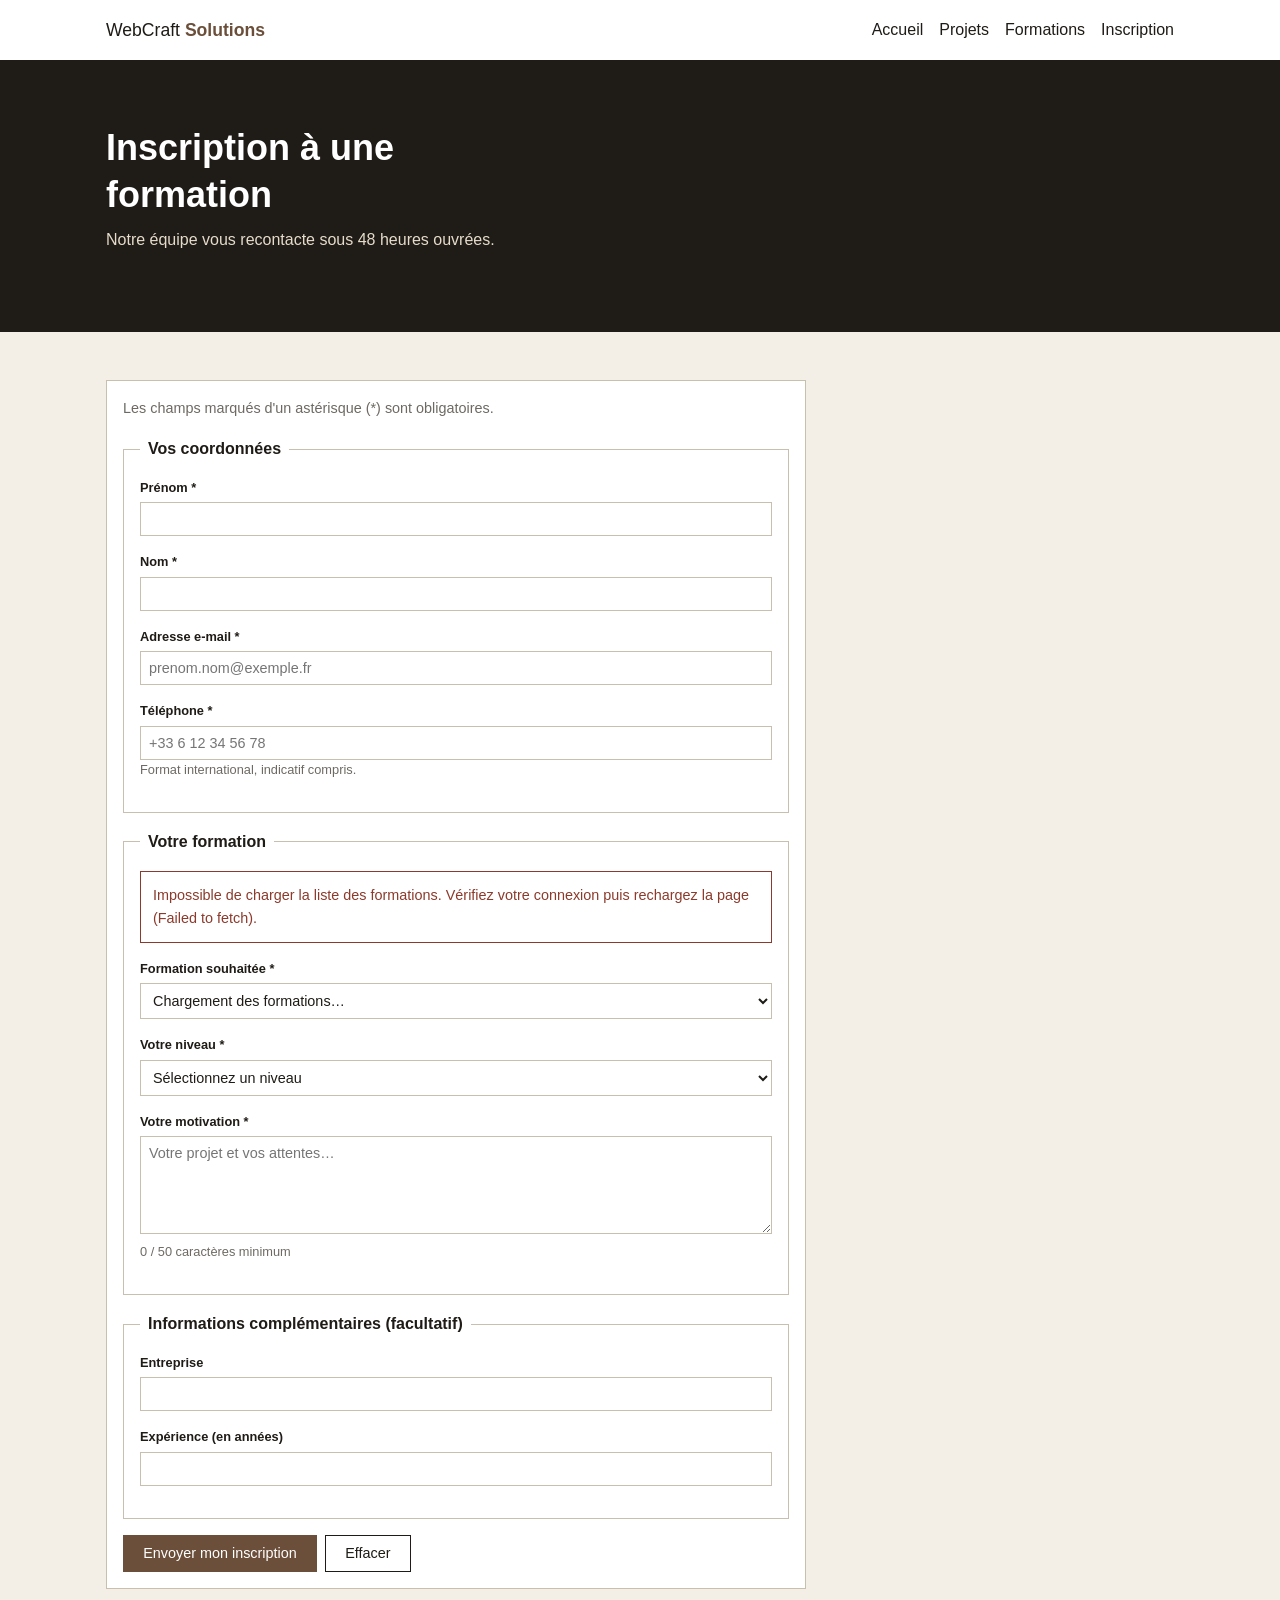
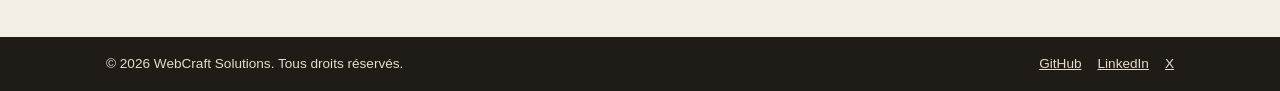
==== commit e391cc39: "refactor: design flat carre en palette beige/marron/noir et simplification du code" ====
--- a/inscription.html
+++ b/inscription.html
@@ -9,27 +9,20 @@
 </head>
 <body>
 
-  <a class="skip-link" href="#inscription">Aller au formulaire</a>
+  <a class="skip-link" href="#signup-form">Aller au formulaire</a>
 
   <header class="site-header">
     <div class="container header-inner">
-      <a class="logo" href="index.html">
-        <span class="logo-mark" aria-hidden="true">W</span>
-        <span class="logo-text">WebCraft <strong>Solutions</strong></span>
-      </a>
+      <a class="logo" href="index.html">WebCraft <strong>Solutions</strong></a>
 
-      <button class="nav-toggle" type="button" aria-expanded="false" aria-controls="main-nav" aria-label="Ouvrir le menu de navigation">
-        <span class="nav-toggle-bar" aria-hidden="true"></span>
-        <span class="nav-toggle-bar" aria-hidden="true"></span>
-        <span class="nav-toggle-bar" aria-hidden="true"></span>
-      </button>
+      <button class="nav-toggle" type="button" aria-expanded="false" aria-controls="main-nav">Menu</button>
 
       <nav class="main-nav" id="main-nav" aria-label="Navigation principale">
-        <ul class="nav-list">
-          <li><a class="nav-link" href="index.html#accueil">Accueil</a></li>
-          <li><a class="nav-link" href="index.html#projets">Projets</a></li>
-          <li><a class="nav-link" href="index.html#formations">Formations</a></li>
-          <li><a class="nav-link nav-link-cta is-active" href="inscription.html" aria-current="page">Inscription</a></li>
+        <ul>
+          <li><a href="index.html#accueil">Accueil</a></li>
+          <li><a href="index.html#projets">Projets</a></li>
+          <li><a href="index.html#formations">Formations</a></li>
+          <li><a href="inscription.html" aria-current="page">Inscription</a></li>
         </ul>
       </nav>
     </div>
@@ -37,152 +30,110 @@
 
   <main>
 
-    <section class="page-hero">
+    <section class="hero">
       <div class="container">
-        <p class="hero-eyebrow">Plateforme interne</p>
-        <h1 class="hero-title">Inscription &agrave; une formation</h1>
-        <p class="hero-subtitle">
-          Remplissez le formulaire ci-dessous : notre &eacute;quipe p&eacute;dagogique
-          vous recontacte sous 48 heures ouvr&eacute;es.
-        </p>
+        <h1>Inscription &agrave; une formation</h1>
+        <p>Notre &eacute;quipe vous recontacte sous 48 heures ouvr&eacute;es.</p>
       </div>
     </section>
 
-    <section class="section" id="inscription">
-      <h2 class="sr-only">Formulaire d'inscription</h2>
-      <div class="container form-layout">
+    <section class="section">
+      <div class="container">
+        <h2 class="sr-only">Formulaire d'inscription</h2>
 
-        <form class="form-card" id="signup-form" novalidate>
-          <p class="form-intro">
-            Les champs marqu&eacute;s d'un ast&eacute;risque
-            (<span class="required-mark" aria-hidden="true">*</span>) sont obligatoires.
-          </p>
+        <form class="form" id="signup-form" novalidate>
+          <p class="form-intro">Les champs marqu&eacute;s d'un ast&eacute;risque (*) sont obligatoires.</p>
 
-          <p class="alert alert-error" id="form-global-error" role="alert" hidden></p>
+          <p class="alert" id="form-global-error" role="alert" hidden></p>
 
-          <fieldset class="form-fieldset">
+          <fieldset>
             <legend>Vos coordonn&eacute;es</legend>
 
-            <div class="form-row">
-              <div class="field">
-                <label for="firstname">
-                  Pr&eacute;nom <span class="required-mark" aria-hidden="true">*</span>
-                </label>
-                <input type="text" id="firstname" name="firstname"
-                       autocomplete="given-name" aria-describedby="firstname-error" required>
-                <p class="field-error" id="firstname-error" role="alert" hidden></p>
-              </div>
+            <p class="field">
+              <label for="firstname">Pr&eacute;nom *</label>
+              <input type="text" id="firstname" name="firstname" autocomplete="given-name"
+                     aria-describedby="firstname-error" required>
+              <span class="field-error" id="firstname-error" role="alert" hidden></span>
+            </p>
 
-              <div class="field">
-                <label for="lastname">
-                  Nom <span class="required-mark" aria-hidden="true">*</span>
-                </label>
-                <input type="text" id="lastname" name="lastname"
-                       autocomplete="family-name" aria-describedby="lastname-error" required>
-                <p class="field-error" id="lastname-error" role="alert" hidden></p>
-              </div>
-            </div>
+            <p class="field">
+              <label for="lastname">Nom *</label>
+              <input type="text" id="lastname" name="lastname" autocomplete="family-name"
+                     aria-describedby="lastname-error" required>
+              <span class="field-error" id="lastname-error" role="alert" hidden></span>
+            </p>
 
-            <div class="form-row">
-              <div class="field">
-                <label for="email">
-                  Adresse e-mail <span class="required-mark" aria-hidden="true">*</span>
-                </label>
-                <input type="email" id="email" name="email" placeholder="prenom.nom@exemple.fr"
-                       autocomplete="email" aria-describedby="email-error" required>
-                <p class="field-error" id="email-error" role="alert" hidden></p>
-              </div>
+            <p class="field">
+              <label for="email">Adresse e-mail *</label>
+              <input type="email" id="email" name="email" placeholder="prenom.nom@exemple.fr"
+                     autocomplete="email" aria-describedby="email-error" required>
+              <span class="field-error" id="email-error" role="alert" hidden></span>
+            </p>
 
-              <div class="field">
-                <label for="phone">
-                  T&eacute;l&eacute;phone <span class="required-mark" aria-hidden="true">*</span>
-                </label>
-                <input type="tel" id="phone" name="phone" placeholder="+33 6 12 34 56 78"
-                       autocomplete="tel" aria-describedby="phone-hint phone-error" required>
-                <p class="field-hint" id="phone-hint">Format international, indicatif compris.</p>
-                <p class="field-error" id="phone-error" role="alert" hidden></p>
-              </div>
-            </div>
+            <p class="field">
+              <label for="phone">T&eacute;l&eacute;phone *</label>
+              <input type="tel" id="phone" name="phone" placeholder="+33 6 12 34 56 78"
+                     autocomplete="tel" aria-describedby="phone-hint phone-error" required>
+              <span class="field-hint" id="phone-hint">Format international, indicatif compris.</span>
+              <span class="field-error" id="phone-error" role="alert" hidden></span>
+            </p>
           </fieldset>
 
-          <fieldset class="form-fieldset">
+          <fieldset>
             <legend>Votre formation</legend>
 
-            <div class="form-row">
-              <div class="field">
-                <label for="course">
-                  Formation souhait&eacute;e <span class="required-mark" aria-hidden="true">*</span>
-                </label>
-                <select id="course" name="course" aria-describedby="course-error" required>
-                  <option value="">Chargement des formations&hellip;</option>
-                </select>
-                <p class="field-error" id="course-error" role="alert" hidden></p>
-              </div>
+            <p class="alert" id="course-load-error" role="alert" hidden></p>
 
-              <div class="field">
-                <label for="level">
-                  Votre niveau <span class="required-mark" aria-hidden="true">*</span>
-                </label>
-                <select id="level" name="level" aria-describedby="level-error" required>
-                  <option value="">S&eacute;lectionnez un niveau</option>
-                  <option value="D&eacute;butant">D&eacute;butant</option>
-                  <option value="Interm&eacute;diaire">Interm&eacute;diaire</option>
-                  <option value="Avanc&eacute;">Avanc&eacute;</option>
-                </select>
-                <p class="field-error" id="level-error" role="alert" hidden></p>
-              </div>
-            </div>
+            <p class="field">
+              <label for="course">Formation souhait&eacute;e *</label>
+              <select id="course" name="course" aria-describedby="course-error" required>
+                <option value="">Chargement des formations&hellip;</option>
+              </select>
+              <span class="field-error" id="course-error" role="alert" hidden></span>
+            </p>
 
-            <p class="alert alert-error" id="course-load-error" role="alert" hidden></p>
+            <p class="field">
+              <label for="level">Votre niveau *</label>
+              <select id="level" name="level" aria-describedby="level-error" required>
+                <option value="">S&eacute;lectionnez un niveau</option>
+                <option value="D&eacute;butant">D&eacute;butant</option>
+                <option value="Interm&eacute;diaire">Interm&eacute;diaire</option>
+                <option value="Avanc&eacute;">Avanc&eacute;</option>
+              </select>
+              <span class="field-error" id="level-error" role="alert" hidden></span>
+            </p>
 
-            <div class="field">
-              <label for="motivation">
-                Votre motivation <span class="required-mark" aria-hidden="true">*</span>
-              </label>
+            <p class="field">
+              <label for="motivation">Votre motivation *</label>
               <textarea id="motivation" name="motivation" rows="5"
-                        placeholder="Expliquez en quelques lignes votre projet et vos attentes&hellip;"
+                        placeholder="Votre projet et vos attentes&hellip;"
                         aria-describedby="motivation-counter motivation-error" required></textarea>
-              <p class="field-hint" id="motivation-counter">0 / 50 caract&egrave;res minimum</p>
-              <p class="field-error" id="motivation-error" role="alert" hidden></p>
-            </div>
+              <span class="field-hint" id="motivation-counter">0 / 50 caract&egrave;res minimum</span>
+              <span class="field-error" id="motivation-error" role="alert" hidden></span>
+            </p>
           </fieldset>
 
-          <fieldset class="form-fieldset">
-            <legend>Informations compl&eacute;mentaires <span class="legend-note">(facultatif)</span></legend>
+          <fieldset>
+            <legend>Informations compl&eacute;mentaires (facultatif)</legend>
 
-            <div class="form-row">
-              <div class="field">
-                <label for="company">Entreprise</label>
-                <input type="text" id="company" name="company"
-                       autocomplete="organization" placeholder="Nom de votre entreprise">
-              </div>
+            <p class="field">
+              <label for="company">Entreprise</label>
+              <input type="text" id="company" name="company" autocomplete="organization">
+            </p>
 
-              <div class="field">
-                <label for="experience">Exp&eacute;rience (en ann&eacute;es)</label>
-                <input type="number" id="experience" name="experience"
-                       min="0" max="50" step="1" placeholder="0" aria-describedby="experience-error">
-                <p class="field-error" id="experience-error" role="alert" hidden></p>
-              </div>
-            </div>
+            <p class="field">
+              <label for="experience">Exp&eacute;rience (en ann&eacute;es)</label>
+              <input type="number" id="experience" name="experience" min="0" max="50" step="1"
+                     aria-describedby="experience-error">
+              <span class="field-error" id="experience-error" role="alert" hidden></span>
+            </p>
           </fieldset>
 
-          <div class="form-actions">
+          <p class="form-actions">
             <button class="btn btn-primary" type="submit">Envoyer mon inscription</button>
-            <button class="btn btn-ghost" type="reset">Effacer le formulaire</button>
-          </div>
+            <button class="btn" type="reset">Effacer</button>
+          </p>
         </form>
-
-        <aside class="summary-card" aria-labelledby="summary-title">
-          <h2 class="summary-title" id="summary-title">R&eacute;capitulatif</h2>
-          <div id="summary-content">
-            <p class="muted">S&eacute;lectionnez une formation pour afficher son d&eacute;tail.</p>
-          </div>
-          <p class="summary-note">
-            Besoin d'un conseil ? &Eacute;crivez-nous &agrave;
-            <a href="mailto:formations@webcraft-solutions.example">formations@webcraft-solutions.example</a>.
-          </p>
-        </aside>
-
       </div>
     </section>
 
@@ -190,48 +141,29 @@
 
   <footer class="site-footer">
     <div class="container footer-inner">
-      <div class="footer-brand">
-        <span class="logo-mark" aria-hidden="true">W</span>
-        <p>WebCraft Solutions<br><span class="muted">Portfolio clients &amp; formations techniques</span></p>
-      </div>
-
-      <nav class="footer-nav" aria-label="Navigation du pied de page">
-        <ul>
-          <li><a href="index.html#projets">Projets</a></li>
-          <li><a href="index.html#formations">Formations</a></li>
-          <li><a href="inscription.html">Inscription</a></li>
-        </ul>
-      </nav>
-
-      <ul class="social-list">
-        <li><a href="https://github.com" aria-label="WebCraft Solutions sur GitHub">GitHub</a></li>
-        <li><a href="https://www.linkedin.com" aria-label="WebCraft Solutions sur LinkedIn">LinkedIn</a></li>
-        <li><a href="https://x.com" aria-label="WebCraft Solutions sur X">X</a></li>
+      <p>&copy; 2026 WebCraft Solutions. Tous droits r&eacute;serv&eacute;s.</p>
+      <ul class="social">
+        <li><a href="https://github.com">GitHub</a></li>
+        <li><a href="https://www.linkedin.com">LinkedIn</a></li>
+        <li><a href="https://x.com">X</a></li>
       </ul>
     </div>
-    <p class="copyright">&copy; 2026 WebCraft Solutions. Tous droits r&eacute;serv&eacute;s.</p>
   </footer>
 
   <div class="modal" id="success-modal" hidden>
     <div class="modal-overlay" data-close-modal></div>
-    <div class="modal-dialog" role="dialog" aria-modal="true" aria-labelledby="success-modal-title">
+    <div class="modal-box" role="dialog" aria-modal="true" aria-labelledby="success-modal-title">
       <div class="modal-head">
-        <h2 class="modal-title" id="success-modal-title">Inscription enregistr&eacute;e</h2>
-        <button class="modal-close" type="button" data-close-modal aria-label="Fermer la fen&ecirc;tre de confirmation">
-          <span aria-hidden="true">&#10005;</span>
-        </button>
+        <h2 id="success-modal-title">Inscription enregistr&eacute;e</h2>
+        <button class="modal-close" type="button" data-close-modal aria-label="Fermer">&#10005;</button>
       </div>
       <div class="modal-body">
-        <p class="success-icon" aria-hidden="true">&#10003;</p>
         <p id="success-message">Votre demande a bien &eacute;t&eacute; prise en compte.</p>
-        <p class="muted">
-          Un e-mail de confirmation vous sera envoy&eacute;. Notre &eacute;quipe
-          vous recontacte sous 48 heures ouvr&eacute;es.
+        <p class="muted">Un e-mail de confirmation vous sera envoy&eacute;.</p>
+        <p class="modal-actions">
+          <a class="btn" href="index.html#formations">Voir les formations</a>
+          <button class="btn btn-primary" type="button" data-close-modal>Fermer</button>
         </p>
-        <div class="modal-actions">
-          <a class="btn btn-ghost" href="index.html#formations">Voir d'autres formations</a>
-          <button class="btn btn-primary" type="button" data-close-modal>Fermer</button>
-        </div>
       </div>
     </div>
   </div>
--- a/css/style.css
+++ b/css/style.css
@@ -1,439 +1,224 @@
-
-
 :root {
-
-  --c-navy:         #0f2540;
-  --c-navy-soft:    #1c3a60;
-  --c-primary:      #1d4ed8;
-  --c-primary-dark: #1739a8;
-  --c-primary-soft: #e8edfd;
-  --c-accent:       #f97316;
-  --c-accent-soft:  #fff1e4;
-
-  --c-bg:         #f6f8fb;
-  --c-surface:    #ffffff;
-  --c-border:     #dfe5ee;
-  --c-text:       #16233a;
-  --c-text-muted: #5b6b85;
-
-  --c-success:      #0f9d58;
-  --c-success-soft: #e6f6ee;
-  --c-error:        #d13438;
-  --c-error-soft:   #fdeaea;
-
-  --font-base: "Segoe UI", "Helvetica Neue", Arial, sans-serif;
-  --fs-xs:  0.75rem;
-  --fs-sm:  0.875rem;
-  --fs-md:  1rem;
-  --fs-lg:  1.125rem;
-  --fs-xl:  1.5rem;
-  --fs-2xl: 2rem;
-
-  --sp-1: 0.25rem;
-  --sp-2: 0.5rem;
-  --sp-3: 0.75rem;
-  --sp-4: 1rem;
-  --sp-5: 1.5rem;
-  --sp-6: 2rem;
-  --sp-7: 3rem;
-  --sp-8: 4rem;
-
-  --radius-sm:   6px;
-  --radius-md:   12px;
-  --radius-lg:   20px;
-  --radius-pill: 999px;
-  --shadow-sm: 0 1px 2px rgba(15, 37, 64, 0.06);
-  --shadow-md: 0 6px 18px rgba(15, 37, 64, 0.08);
-  --shadow-lg: 0 18px 40px rgba(15, 37, 64, 0.16);
-  --transition: 200ms ease;
-  --header-h: 64px;
-}
-
-*,
-*::before,
-*::after {
+  --blanc: #ffffff;
+  --beige: #f4efe6;
+  --beige-fonce: #e5dccb;
+  --marron: #6b4f3a;
+  --marron-fonce: #4a3526;
+  --noir: #1f1b16;
+  --gris: #6e6a63;
+  --bordure: #c9bfae;
+  --erreur: #8c3a2b;
+  --espace: 1rem;
+}
+
+* {
   box-sizing: border-box;
 }
 
-html {
-  scroll-behavior: smooth;
-  scroll-padding-top: var(--header-h);
+[hidden] {
+  display: none !important;
 }
 
 body {
   margin: 0;
-  font-family: var(--font-base);
-  font-size: var(--fs-md);
+  font-family: Arial, Helvetica, sans-serif;
+  font-size: 1rem;
   line-height: 1.6;
-  color: var(--c-text);
-  background-color: var(--c-bg);
+  color: var(--noir);
+  background-color: var(--beige);
 }
 
 h1,
 h2,
-h3,
-h4 {
-  margin: 0 0 var(--sp-3);
-  line-height: 1.2;
-  color: var(--c-navy);
+h3 {
+  margin: 0 0 0.5rem;
+  line-height: 1.3;
+}
+
+h1 {
+  font-size: 1.75rem;
+}
+
+h2 {
+  font-size: 1.4rem;
+}
+
+h3 {
+  font-size: 1.1rem;
 }
 
 p {
-  margin: 0 0 var(--sp-3);
+  margin: 0 0 var(--espace);
+}
+
+ul {
+  margin: 0;
+  padding: 0;
+  list-style: none;
 }
 
 img {
   display: block;
-  max-width: 100%;
+  width: 100%;
+  height: auto;
 }
 
 a {
-  color: var(--c-primary);
-  text-decoration: none;
-  transition: color var(--transition);
+  color: var(--marron);
 }
 
 a:hover {
-  color: var(--c-primary-dark);
-  text-decoration: underline;
-}
-
-ul {
-  margin: 0;
-  padding: 0;
-  list-style: none;
-}
-
-button {
-  font: inherit;
-  cursor: pointer;
+  color: var(--marron-fonce);
 }
 
 :focus-visible {
-  outline: 3px solid var(--c-accent);
+  outline: 2px solid var(--marron);
   outline-offset: 2px;
-  border-radius: var(--radius-sm);
+}
+
+.container {
+  max-width: 1100px;
+  margin: 0 auto;
+  padding: 0 var(--espace);
 }
 
 .muted {
-  color: var(--c-text-muted);
-}
-
-.skip-link {
-  position: absolute;
-  top: -100px;
-  left: var(--sp-4);
-  z-index: 100;
-  padding: var(--sp-2) var(--sp-4);
-  background-color: var(--c-primary);
-  border-radius: 0 0 var(--radius-sm) var(--radius-sm);
-  color: #ffffff;
-  font-weight: 600;
-  transition: top var(--transition);
-}
-
-.skip-link:focus {
-  top: 0;
-  color: #ffffff;
-  text-decoration: none;
+  color: var(--gris);
 }
 
 .sr-only {
   position: absolute;
   width: 1px;
   height: 1px;
-  margin: -1px;
-  padding: 0;
   overflow: hidden;
   clip: rect(0, 0, 0, 0);
-  white-space: nowrap;
-  border: 0;
-}
-
-.container {
-  width: 100%;
-  max-width: 1180px;
-  margin: 0 auto;
-  padding: 0 var(--sp-4);
+}
+
+.skip-link {
+  position: absolute;
+  top: -3rem;
+  left: 0;
+  padding: 0.5rem 1rem;
+  background-color: var(--noir);
+  color: var(--blanc);
+}
+
+.skip-link:focus {
+  top: 0;
+  color: var(--blanc);
 }
 
 .btn {
-  display: inline-flex;
-  align-items: center;
-  justify-content: center;
-  gap: var(--sp-2);
-  padding: var(--sp-3) var(--sp-5);
-  border: 2px solid transparent;
-  border-radius: var(--radius-pill);
-  font-size: var(--fs-sm);
-  font-weight: 600;
-  text-align: center;
+  display: inline-block;
+  padding: 0.6rem 1.2rem;
+  border: 1px solid var(--noir);
+  background-color: var(--blanc);
+  color: var(--noir);
+  font-family: inherit;
+  font-size: 0.9rem;
   text-decoration: none;
-  transition: background-color var(--transition), color var(--transition),
-              border-color var(--transition), transform var(--transition),
-              box-shadow var(--transition);
+  cursor: pointer;
+  transition: background-color 0.2s, color 0.2s;
 }
 
 .btn:hover {
-  transform: translateY(-2px);
-  text-decoration: none;
-}
-
-.btn:active {
-  transform: translateY(0);
+  background-color: var(--noir);
+  color: var(--blanc);
 }
 
 .btn-primary {
-  background-color: var(--c-primary);
-  color: #ffffff;
-  box-shadow: var(--shadow-sm);
+  background-color: var(--marron);
+  border-color: var(--marron);
+  color: var(--blanc);
 }
 
 .btn-primary:hover {
-  background-color: var(--c-primary-dark);
-  color: #ffffff;
-  box-shadow: var(--shadow-md);
-}
-
-.btn-accent {
-  background-color: var(--c-accent);
-  color: #ffffff;
-}
-
-.btn-accent:hover {
-  background-color: #e0620a;
-  color: #ffffff;
-}
-
-.btn-ghost {
-  background-color: transparent;
-  border-color: var(--c-border);
-  color: var(--c-navy);
-}
-
-.btn-ghost:hover {
-  background-color: var(--c-surface);
-  border-color: var(--c-primary);
-  color: var(--c-primary);
-}
-
-.btn-block {
-  width: 100%;
-}
-
-.btn[disabled] {
-  opacity: 0.55;
-  cursor: not-allowed;
-  transform: none;
+  background-color: var(--marron-fonce);
+  border-color: var(--marron-fonce);
+  color: var(--blanc);
 }
 
 .site-header {
-  position: sticky;
-  top: 0;
-  z-index: 50;
-  background-color: rgba(255, 255, 255, 0.96);
-  border-bottom: 1px solid var(--c-border);
-  box-shadow: var(--shadow-sm);
+  background-color: var(--blanc);
+  border-bottom: 1px solid var(--noir);
 }
 
 .header-inner {
   display: flex;
   align-items: center;
   justify-content: space-between;
-  gap: var(--sp-4);
-  min-height: var(--header-h);
+  flex-wrap: wrap;
+  min-height: 60px;
 }
 
 .logo {
-  display: inline-flex;
-  align-items: center;
-  gap: var(--sp-2);
-  color: var(--c-navy);
-  font-size: var(--fs-md);
-}
-
-.logo:hover {
-  color: var(--c-primary);
+  color: var(--noir);
+  font-size: 1.1rem;
   text-decoration: none;
 }
 
-.logo-mark {
-  display: grid;
-  place-items: center;
-  flex: 0 0 36px;
-  width: 36px;
-  height: 36px;
-  border-radius: var(--radius-md);
-  background: linear-gradient(135deg, var(--c-primary), var(--c-navy));
-  color: #ffffff;
-  font-weight: 700;
-}
-
-.logo-text strong {
-  color: var(--c-primary);
+.logo strong {
+  color: var(--marron);
 }
 
 .nav-toggle {
-  display: inline-flex;
-  flex-direction: column;
-  justify-content: center;
-  gap: 5px;
-  width: 44px;
-  height: 44px;
-  padding: 0 10px;
-  background-color: transparent;
-  border: 1px solid var(--c-border);
-  border-radius: var(--radius-sm);
-}
-
-.nav-toggle-bar {
-  display: block;
-  height: 2px;
-  background-color: var(--c-navy);
-  border-radius: 2px;
-  transition: transform var(--transition), opacity var(--transition);
-}
-
-.nav-toggle[aria-expanded="true"] .nav-toggle-bar:nth-child(1) {
-  transform: translateY(7px) rotate(45deg);
-}
-
-.nav-toggle[aria-expanded="true"] .nav-toggle-bar:nth-child(2) {
-  opacity: 0;
-}
-
-.nav-toggle[aria-expanded="true"] .nav-toggle-bar:nth-child(3) {
-  transform: translateY(-7px) rotate(-45deg);
+  padding: 0.4rem 0.8rem;
+  border: 1px solid var(--noir);
+  background-color: var(--blanc);
+  color: var(--noir);
+  font-family: inherit;
+  cursor: pointer;
 }
 
 .main-nav {
   display: none;
-  position: absolute;
-  top: 100%;
-  right: 0;
-  left: 0;
-  padding: var(--sp-3) var(--sp-4) var(--sp-5);
-  background-color: var(--c-surface);
-  border-bottom: 1px solid var(--c-border);
-  box-shadow: var(--shadow-md);
+  width: 100%;
+  padding-bottom: 0.5rem;
 }
 
 .main-nav.is-open {
   display: block;
 }
 
-.nav-list {
-  display: flex;
-  flex-direction: column;
-  gap: var(--sp-1);
-}
-
-.nav-link {
+.main-nav a {
   display: block;
-  padding: var(--sp-3);
-  border-radius: var(--radius-sm);
-  color: var(--c-navy);
-  font-weight: 600;
-}
-
-.nav-link:hover,
-.nav-link.is-active {
-  background-color: var(--c-primary-soft);
-  color: var(--c-primary);
+  padding: 0.5rem 0;
+  border-top: 1px solid var(--bordure);
+  color: var(--noir);
   text-decoration: none;
 }
 
-.nav-link-cta {
-  margin-top: var(--sp-2);
-  background-color: var(--c-primary);
-  color: #ffffff;
-  text-align: center;
-}
-
-.nav-link-cta:hover {
-  background-color: var(--c-primary-dark);
-  color: #ffffff;
+.main-nav a:hover {
+  color: var(--marron);
 }
 
 .hero {
-  position: relative;
-  overflow: hidden;
-  padding: var(--sp-7) 0 var(--sp-8);
-  background:
-    radial-gradient(circle at 15% 15%, rgba(29, 78, 216, 0.22), transparent 55%),
-    radial-gradient(circle at 85% 10%, rgba(249, 115, 22, 0.18), transparent 50%),
-    linear-gradient(160deg, var(--c-navy) 0%, var(--c-navy-soft) 100%);
-  color: #ffffff;
-  text-align: center;
-}
-
-.hero::after {
-  content: "";
-  position: absolute;
-  bottom: -160px;
-  left: 50%;
-  width: 420px;
-  height: 420px;
-  margin-left: -210px;
-  border-radius: 50%;
-  background: radial-gradient(circle, rgba(249, 115, 22, 0.35), transparent 70%);
-  animation: pulse-glow 6s ease-in-out infinite;
-  pointer-events: none;
-}
-
-.hero-inner {
-  position: relative;
-  z-index: 1;
-}
-
-.hero-eyebrow {
-  display: inline-block;
-  margin-bottom: var(--sp-4);
-  padding: var(--sp-1) var(--sp-4);
-  border: 1px solid rgba(255, 255, 255, 0.35);
-  border-radius: var(--radius-pill);
-  font-size: var(--fs-xs);
-  letter-spacing: 0.08em;
-  text-transform: uppercase;
-  animation: fade-in-up 600ms ease both;
-}
-
-.hero-title {
-  font-size: var(--fs-2xl);
-  color: #ffffff;
-  animation: fade-in-up 600ms ease 120ms both;
-}
-
-.hero-subtitle {
-  max-width: 54ch;
-  margin: 0 auto var(--sp-5);
-  color: rgba(255, 255, 255, 0.82);
-  font-size: var(--fs-md);
-  animation: fade-in-up 600ms ease 240ms both;
+  padding: 2.5rem 0;
+  background-color: var(--noir);
+  color: var(--blanc);
+  animation: apparition 0.6s ease;
+}
+
+.hero h1 {
+  max-width: 20ch;
+}
+
+.hero p {
+  max-width: 60ch;
+  color: var(--beige-fonce);
 }
 
 .hero-actions {
   display: flex;
-  flex-direction: column;
-  gap: var(--sp-3);
-  animation: fade-in-up 600ms ease 360ms both;
-}
-
-.hero .btn-ghost {
-  border-color: rgba(255, 255, 255, 0.45);
-  color: #ffffff;
-}
-
-.hero .btn-ghost:hover {
-  background-color: rgba(255, 255, 255, 0.12);
-  border-color: #ffffff;
-  color: #ffffff;
-}
-
-@keyframes fade-in-up {
+  flex-wrap: wrap;
+  gap: 0.5rem;
+  margin-bottom: 0;
+}
+
+@keyframes apparition {
   from {
     opacity: 0;
-    transform: translateY(24px);
+    transform: translateY(15px);
   }
 
   to {
@@ -442,949 +227,431 @@
   }
 }
 
-@keyframes pulse-glow {
-  0%,
-  100% {
-    opacity: 0.55;
-    transform: scale(1);
-  }
-
-  50% {
-    opacity: 1;
-    transform: scale(1.18);
-  }
-}
-
-@media (prefers-reduced-motion: reduce) {
-  *,
-  *::before,
-  *::after {
-    animation-duration: 0.01ms !important;
-    animation-iteration-count: 1 !important;
-    transition-duration: 0.01ms !important;
-    scroll-behavior: auto !important;
-  }
-}
-
-.site-footer {
-  margin-top: var(--sp-8);
-  padding: var(--sp-6) 0 var(--sp-4);
-  background-color: var(--c-navy);
-  color: rgba(255, 255, 255, 0.82);
-}
-
-.footer-inner {
-  display: flex;
-  flex-direction: column;
-  gap: var(--sp-5);
-}
-
-.footer-brand {
-  display: flex;
-  align-items: center;
-  gap: var(--sp-3);
-}
-
-.footer-brand p {
-  margin: 0;
-  color: #ffffff;
-}
-
-.footer-brand .muted {
-  color: rgba(255, 255, 255, 0.6);
-  font-size: var(--fs-sm);
-}
-
-.footer-nav ul,
-.social-list {
-  display: flex;
-  flex-wrap: wrap;
-  gap: var(--sp-4);
-}
-
-.site-footer a {
-  color: rgba(255, 255, 255, 0.82);
-  font-size: var(--fs-sm);
-  font-weight: 600;
-}
-
-.site-footer a:hover {
-  color: #ffffff;
-}
-
-.copyright {
-  margin: var(--sp-5) 0 0;
-  padding-top: var(--sp-4);
-  border-top: 1px solid rgba(255, 255, 255, 0.14);
-  color: rgba(255, 255, 255, 0.6);
-  font-size: var(--fs-xs);
-  text-align: center;
-}
-
-@media (min-width: 768px) {
-  :root {
-    --fs-2xl: 2.75rem;
-    --header-h: 72px;
-  }
-
-  .container {
-    padding: 0 var(--sp-5);
-  }
-
-  .nav-toggle {
-    display: none;
-  }
-
-  .main-nav {
-    display: block;
-    position: static;
-    padding: 0;
-    background-color: transparent;
-    border: 0;
-    box-shadow: none;
-  }
-
-  .nav-list {
-    flex-direction: row;
-    align-items: center;
-    gap: var(--sp-2);
-  }
-
-  .nav-link {
-    padding: var(--sp-2) var(--sp-4);
-  }
-
-  .nav-link-cta {
-    margin-top: 0;
-    border-radius: var(--radius-pill);
-  }
-
-  .hero {
-    padding: var(--sp-8) 0;
-  }
-
-  .hero-subtitle {
-    font-size: var(--fs-lg);
-  }
-
-  .hero-actions {
-    flex-direction: row;
-    justify-content: center;
-  }
-
-  .footer-inner {
-    flex-direction: row;
-    align-items: center;
-    justify-content: space-between;
-  }
-}
-
-@media (min-width: 1200px) {
-  :root {
-    --fs-2xl: 3.25rem;
-  }
-
-  .hero {
-    padding: calc(var(--sp-8) * 1.4) 0;
+@keyframes rotation {
+  to {
+    transform: rotate(360deg);
   }
 }
 
 .section {
-  padding: var(--sp-7) 0;
+  padding: 2rem 0;
 }
 
 .section-alt {
-  background-color: #eef2f8;
-}
-
-.section-head {
-  max-width: 62ch;
-  margin-bottom: var(--sp-5);
-}
-
-.section-eyebrow {
-  margin-bottom: var(--sp-2);
-  color: var(--c-accent);
-  font-size: var(--fs-xs);
-  font-weight: 700;
-  letter-spacing: 0.1em;
-  text-transform: uppercase;
-}
-
-.section-head h2 {
-  font-size: var(--fs-xl);
+  background-color: var(--beige-fonce);
 }
 
 .section-intro {
-  color: var(--c-text-muted);
+  color: var(--gris);
 }
 
 .filters {
   display: grid;
-  grid-template-columns: 1fr;
-  gap: var(--sp-3);
-  margin-bottom: var(--sp-5);
-  padding: var(--sp-4);
-  background-color: var(--c-surface);
-  border: 1px solid var(--c-border);
-  border-radius: var(--radius-md);
-  box-shadow: var(--shadow-sm);
+  gap: 0.75rem;
+  margin-bottom: var(--espace);
+  padding: var(--espace);
+  background-color: var(--blanc);
+  border: 1px solid var(--bordure);
 }
 
 .field {
-  display: flex;
-  flex-direction: column;
-  gap: var(--sp-1);
+  margin: 0;
+}
+
+.field label,
+.field-hint,
+.field-error {
+  display: block;
+  font-size: 0.8rem;
 }
 
 .field label {
-  color: var(--c-text-muted);
-  font-size: var(--fs-xs);
-  font-weight: 700;
-  letter-spacing: 0.04em;
-  text-transform: uppercase;
+  margin-bottom: 0.25rem;
+  font-weight: bold;
 }
 
 .field input,
 .field select,
 .field textarea {
   width: 100%;
-  padding: var(--sp-3);
-  background-color: var(--c-surface);
-  border: 1px solid var(--c-border);
-  border-radius: var(--radius-sm);
-  color: var(--c-text);
-  font: inherit;
-  font-size: var(--fs-sm);
-  transition: border-color var(--transition), box-shadow var(--transition);
-}
-
-.field input:hover,
-.field select:hover,
-.field textarea:hover {
-  border-color: #c3cddd;
+  padding: 0.5rem;
+  border: 1px solid var(--bordure);
+  background-color: var(--blanc);
+  color: var(--noir);
+  font-family: inherit;
+  font-size: 0.9rem;
 }
 
 .field input:focus,
 .field select:focus,
 .field textarea:focus {
-  border-color: var(--c-primary);
-  box-shadow: 0 0 0 3px var(--c-primary-soft);
-  outline: none;
-}
-
-.filters-reset {
-  align-self: end;
-  justify-self: start;
-}
-
-.card-grid {
+  border-color: var(--marron);
+}
+
+.field textarea {
+  resize: vertical;
+}
+
+.field-action {
+  display: flex;
+  align-items: flex-end;
+}
+
+.grid {
   display: grid;
-  grid-template-columns: 1fr;
-  gap: var(--sp-4);
+  gap: var(--espace);
 }
 
 .card {
   display: flex;
   flex-direction: column;
-  overflow: hidden;
-  background-color: var(--c-surface);
-  border: 1px solid var(--c-border);
-  border-radius: var(--radius-md);
-  box-shadow: var(--shadow-sm);
-  animation: fade-in-up 400ms ease both;
-  transition: transform var(--transition), box-shadow var(--transition),
-              border-color var(--transition);
+  background-color: var(--blanc);
+  border: 1px solid var(--bordure);
+  transition: border-color 0.2s;
 }
 
 .card:hover {
-  transform: translateY(-4px);
-  border-color: #c7d3e8;
-  box-shadow: var(--shadow-md);
-}
-
-.card-media {
-  position: relative;
-  overflow: hidden;
+  border-color: var(--noir);
+}
+
+.card img {
   aspect-ratio: 16 / 9;
-  background-color: #dde4ef;
-}
-
-.card-media img {
-  width: 100%;
-  height: 100%;
   object-fit: cover;
-  transition: transform 400ms ease;
-}
-
-.card:hover .card-media img {
-  transform: scale(1.05);
-}
-
-.card-media .badge {
-  position: absolute;
-  top: var(--sp-3);
-  left: var(--sp-3);
+  border-bottom: 1px solid var(--bordure);
 }
 
 .card-body {
   display: flex;
   flex-direction: column;
-  flex: 1 1 auto;
-  gap: var(--sp-3);
-  padding: var(--sp-4);
-}
-
-.card-title {
-  margin: 0;
-  font-size: var(--fs-lg);
+  flex: 1;
+  gap: 0.5rem;
+  padding: var(--espace);
+}
+
+.card-body p {
+  margin: 0;
+  font-size: 0.9rem;
 }
 
 .card-meta {
+  color: var(--gris);
+}
+
+.card-price {
+  font-size: 1.1rem;
+  font-weight: bold;
+}
+
+.card-actions {
   display: flex;
   flex-wrap: wrap;
-  gap: var(--sp-2) var(--sp-4);
-  margin: 0;
-  color: var(--c-text-muted);
-  font-size: var(--fs-sm);
-}
-
-.card-client {
-  margin: 0;
-  color: var(--c-text-muted);
-  font-size: var(--fs-sm);
-}
-
-.card-client strong {
-  color: var(--c-text);
-}
-
-.card-price {
-  color: var(--c-navy);
-  font-size: var(--fs-lg);
-  font-weight: 700;
-}
-
-.card-actions {
+  gap: 0.5rem;
+  margin-top: auto;
+  padding-top: 0.5rem;
+}
+
+.badges {
   display: flex;
   flex-wrap: wrap;
-  gap: var(--sp-2);
-  margin-top: auto;
-}
-
-.card-actions .btn {
-  flex: 1 1 140px;
-  padding: var(--sp-2) var(--sp-4);
-}
-
-.badge-list {
-  display: flex;
-  flex-wrap: wrap;
-  gap: var(--sp-2);
+  gap: 0.25rem;
 }
 
 .badge {
-  display: inline-block;
-  padding: 2px var(--sp-3);
-  border: 1px solid transparent;
-  border-radius: var(--radius-pill);
-  background-color: var(--c-primary-soft);
-  color: var(--c-primary-dark);
-  font-size: var(--fs-xs);
-  font-weight: 600;
-  white-space: nowrap;
-}
-
-.badge-category {
-  background-color: var(--c-navy);
-  color: #ffffff;
-}
-
-.badge-level {
-  background-color: var(--c-accent-soft);
-  border-color: #f8c69a;
-  color: #9a4208;
-}
-
-.badge-available {
-  background-color: var(--c-success-soft);
-  border-color: #a8dec4;
-  color: #0b6e3f;
-}
-
-.badge-full {
-  background-color: var(--c-error-soft);
-  border-color: #f3b4b5;
-  color: #962225;
-}
-
-.rating {
-  color: var(--c-text-muted);
-  font-size: var(--fs-sm);
-}
-
-.rating-star {
-  color: var(--c-accent);
+  padding: 0.1rem 0.5rem;
+  border: 1px solid var(--bordure);
+  background-color: var(--beige);
+  font-size: 0.75rem;
+}
+
+.badge-fort {
+  background-color: var(--marron);
+  border-color: var(--marron);
+  color: var(--blanc);
+}
+
+.badge-complet {
+  background-color: var(--gris);
+  border-color: var(--gris);
+  color: var(--blanc);
 }
 
 .loader {
   display: flex;
-  flex-direction: column;
   align-items: center;
-  gap: var(--sp-3);
-  padding: var(--sp-7) var(--sp-4);
-  color: var(--c-text-muted);
-}
-
-.loader[hidden] {
-  display: none;
-}
-
-.loader p {
-  margin: 0;
-  font-size: var(--fs-sm);
+  gap: 0.5rem;
+  color: var(--gris);
 }
 
 .spinner {
-  display: block;
-  width: 44px;
-  height: 44px;
-  border: 4px solid var(--c-border);
-  border-top-color: var(--c-primary);
-  border-radius: 50%;
-  animation: spin 800ms linear infinite;
-}
-
-@keyframes spin {
-  to {
-    transform: rotate(360deg);
-  }
+  width: 18px;
+  height: 18px;
+  border: 3px solid var(--bordure);
+  border-top-color: var(--marron);
+  animation: rotation 0.8s linear infinite;
 }
 
 .alert {
-  padding: var(--sp-4);
-  border: 1px solid transparent;
-  border-radius: var(--radius-md);
-  font-size: var(--fs-sm);
-}
-
-.alert-error {
-  background-color: var(--c-error-soft);
-  border-color: #f3b4b5;
-  color: #8c1f22;
-}
-
-.alert-empty {
-  background-color: var(--c-surface);
-  border-color: var(--c-border);
-  color: var(--c-text-muted);
-  text-align: center;
-}
-
-.alert-success {
-  background-color: var(--c-success-soft);
-  border-color: #a8dec4;
-  color: #0b6e3f;
-}
-
-.results-count {
-  margin-bottom: var(--sp-4);
-  color: var(--c-text-muted);
-  font-size: var(--fs-sm);
+  padding: 0.75rem;
+  border: 1px solid var(--erreur);
+  background-color: var(--blanc);
+  color: var(--erreur);
+  font-size: 0.9rem;
+}
+
+.results {
+  color: var(--gris);
+  font-size: 0.85rem;
 }
 
 .modal {
   position: fixed;
-  top: 0;
-  right: 0;
-  bottom: 0;
-  left: 0;
-  z-index: 100;
-  display: flex;
-  align-items: flex-end;
+  inset: 0;
+  z-index: 10;
+  display: flex;
+  align-items: center;
   justify-content: center;
-  padding: 0;
-}
-
-.modal[hidden] {
-  display: none;
+  padding: var(--espace);
 }
 
 .modal-overlay {
   position: absolute;
-  top: 0;
-  right: 0;
-  bottom: 0;
-  left: 0;
-  background-color: rgba(10, 20, 36, 0.62);
-  animation: fade-in 200ms ease both;
-}
-
-.modal-dialog {
+  inset: 0;
+  background-color: rgba(31, 27, 22, 0.7);
+}
+
+.modal-box {
   position: relative;
-  z-index: 1;
   display: flex;
   flex-direction: column;
   width: 100%;
-  max-height: 92vh;
-  background-color: var(--c-surface);
-  border-radius: var(--radius-lg) var(--radius-lg) 0 0;
-  box-shadow: var(--shadow-lg);
-  animation: slide-up 280ms ease both;
-}
-
-@keyframes fade-in {
-  from {
-    opacity: 0;
-  }
-
-  to {
-    opacity: 1;
-  }
-}
-
-@keyframes slide-up {
-  from {
-    opacity: 0;
-    transform: translateY(40px);
-  }
-
-  to {
-    opacity: 1;
-    transform: translateY(0);
-  }
+  max-width: 640px;
+  max-height: 90vh;
+  background-color: var(--blanc);
+  border: 1px solid var(--noir);
 }
 
 .modal-head {
   display: flex;
-  align-items: flex-start;
+  align-items: center;
   justify-content: space-between;
-  gap: var(--sp-3);
-  padding: var(--sp-4);
-  border-bottom: 1px solid var(--c-border);
-}
-
-.modal-title {
-  margin: 0;
-  font-size: var(--fs-lg);
+  gap: 0.5rem;
+  padding: var(--espace);
+  border-bottom: 1px solid var(--bordure);
+}
+
+.modal-head h2 {
+  margin: 0;
 }
 
 .modal-close {
+  padding: 0.3rem 0.6rem;
+  border: 1px solid var(--noir);
+  background-color: var(--blanc);
+  color: var(--noir);
+  font-family: inherit;
+  cursor: pointer;
+}
+
+.modal-close:hover {
+  background-color: var(--noir);
+  color: var(--blanc);
+}
+
+.modal-body {
+  padding: var(--espace);
+  overflow-y: auto;
+}
+
+.modal-body h3 {
+  margin-top: var(--espace);
+}
+
+.modal-body img {
+  aspect-ratio: 16 / 9;
+  object-fit: cover;
+  margin-bottom: var(--espace);
+}
+
+.infos {
   display: grid;
-  place-items: center;
-  flex: 0 0 40px;
-  width: 40px;
-  height: 40px;
-  background-color: var(--c-bg);
-  border: 1px solid var(--c-border);
-  border-radius: 50%;
-  color: var(--c-navy);
-  font-size: var(--fs-md);
-  transition: background-color var(--transition), color var(--transition),
-              transform var(--transition);
-}
-
-.modal-close:hover {
-  background-color: var(--c-error-soft);
-  border-color: #f3b4b5;
-  color: var(--c-error);
-  transform: rotate(90deg);
-}
-
-.modal-body {
-  padding: var(--sp-4);
-  overflow-y: auto;
-}
-
-.modal-media {
-  margin-bottom: var(--sp-4);
-  overflow: hidden;
-  border-radius: var(--radius-md);
-  aspect-ratio: 16 / 9;
-}
-
-.modal-media img {
-  width: 100%;
-  height: 100%;
-  object-fit: cover;
-}
-
-.modal-body h3 {
-  margin-top: var(--sp-5);
-  font-size: var(--fs-md);
-  text-transform: uppercase;
-  letter-spacing: 0.04em;
-  color: var(--c-text-muted);
-}
-
-.info-grid {
-  display: grid;
-  grid-template-columns: 1fr;
-  gap: var(--sp-3);
-  margin: 0 0 var(--sp-4);
-  padding: var(--sp-4);
-  background-color: var(--c-bg);
-  border-radius: var(--radius-md);
-}
-
-.info-grid dt {
-  color: var(--c-text-muted);
-  font-size: var(--fs-xs);
-  font-weight: 700;
-  letter-spacing: 0.04em;
-  text-transform: uppercase;
-}
-
-.info-grid dd {
-  margin: 0;
-  font-weight: 600;
-}
-
-.check-list li {
-  position: relative;
-  padding-left: var(--sp-5);
-  margin-bottom: var(--sp-2);
-  font-size: var(--fs-sm);
-}
-
-.check-list li::before {
-  content: "\2713";
-  position: absolute;
-  left: 0;
-  color: var(--c-success);
-  font-weight: 700;
+  gap: 0.5rem;
+  margin: 0 0 var(--espace);
+  padding: 0.75rem;
+  background-color: var(--beige);
+}
+
+.infos dt {
+  color: var(--gris);
+  font-size: 0.8rem;
+}
+
+.infos dd {
+  margin: 0;
+  font-weight: bold;
+}
+
+.liste li {
+  margin-bottom: 0.25rem;
+  padding-left: 0.75rem;
+  border-left: 2px solid var(--marron);
+  font-size: 0.9rem;
 }
 
 .modal-actions {
   display: flex;
   flex-wrap: wrap;
-  gap: var(--sp-3);
-  margin-top: var(--sp-5);
-  padding-top: var(--sp-4);
-  border-top: 1px solid var(--c-border);
+  gap: 0.5rem;
+  margin: var(--espace) 0 0;
 }
 
 body.has-modal {
   overflow: hidden;
 }
 
+.form {
+  max-width: 700px;
+  padding: var(--espace);
+  background-color: var(--blanc);
+  border: 1px solid var(--bordure);
+}
+
+.form-intro {
+  color: var(--gris);
+  font-size: 0.9rem;
+}
+
+.form fieldset {
+  margin: 0 0 var(--espace);
+  padding: var(--espace);
+  border: 1px solid var(--bordure);
+}
+
+.form legend {
+  padding: 0 0.5rem;
+  font-weight: bold;
+}
+
+.form .field {
+  margin-bottom: 0.75rem;
+}
+
+.field-hint {
+  color: var(--gris);
+}
+
+.field-error {
+  margin-top: 0.25rem;
+  color: var(--erreur);
+  font-weight: bold;
+}
+
+.is-invalid {
+  border-color: var(--erreur);
+}
+
+.is-valid {
+  border-color: var(--marron);
+}
+
+.form-actions {
+  display: flex;
+  flex-wrap: wrap;
+  gap: 0.5rem;
+  margin: 0;
+}
+
+.site-footer {
+  padding: var(--espace) 0;
+  background-color: var(--noir);
+  color: var(--beige-fonce);
+}
+
+.footer-inner {
+  display: flex;
+  flex-wrap: wrap;
+  justify-content: space-between;
+  gap: 0.5rem;
+  font-size: 0.85rem;
+}
+
+.site-footer p {
+  margin: 0;
+}
+
+.site-footer a {
+  color: var(--beige-fonce);
+}
+
+.site-footer a:hover {
+  color: var(--blanc);
+}
+
+.social {
+  display: flex;
+  gap: var(--espace);
+}
+
 @media (min-width: 768px) {
+  h1 {
+    font-size: 2.25rem;
+  }
+
+  h2 {
+    font-size: 1.75rem;
+  }
+
+  .nav-toggle {
+    display: none;
+  }
+
+  .main-nav {
+    display: block;
+    width: auto;
+    padding: 0;
+  }
+
+  .main-nav ul {
+    display: flex;
+    gap: var(--espace);
+  }
+
+  .main-nav a {
+    padding: 0;
+    border: 0;
+  }
+
+  .hero {
+    padding: 4rem 0;
+  }
+
   .section {
-    padding: var(--sp-8) 0;
-  }
-
-  .section-head h2 {
-    font-size: var(--fs-2xl);
+    padding: 3rem 0;
   }
 
   .filters {
-    grid-template-columns: 2fr 1fr 1fr auto;
+    grid-template-columns: repeat(3, 1fr);
     align-items: end;
-    padding: var(--sp-5);
-  }
-
-  .filters-4 {
-    grid-template-columns: 1fr 1fr 1fr;
-  }
-
-  .filters-4 .field-search {
-    grid-column: 1 / -1;
-  }
-
-  .card-grid {
+  }
+
+  .grid {
     grid-template-columns: repeat(2, 1fr);
-    gap: var(--sp-5);
-  }
-
-  .modal {
-    align-items: center;
-    padding: var(--sp-5);
-  }
-
-  .modal-dialog {
-    max-width: 720px;
-    max-height: 88vh;
-    border-radius: var(--radius-lg);
-  }
-
-  .modal-head,
-  .modal-body {
-    padding: var(--sp-5);
-  }
-
-  .info-grid {
+  }
+
+  .infos {
     grid-template-columns: repeat(2, 1fr);
   }
+
+  .form .field {
+    margin-bottom: var(--espace);
+  }
 }
 
 @media (min-width: 1200px) {
-  .filters-4 {
-    grid-template-columns: 2fr 1fr 1fr 1fr auto;
-  }
-
-  .filters-4 .field-search {
-    grid-column: auto;
-  }
-
-  .card-grid {
+  .filters {
+    grid-template-columns: repeat(5, 1fr);
+  }
+
+  .grid {
     grid-template-columns: repeat(3, 1fr);
   }
-
-  .info-grid {
-    grid-template-columns: repeat(3, 1fr);
-  }
-}
-
-.page-hero {
-  padding: var(--sp-6) 0;
-  background:
-    radial-gradient(circle at 20% 20%, rgba(29, 78, 216, 0.25), transparent 55%),
-    linear-gradient(160deg, var(--c-navy) 0%, var(--c-navy-soft) 100%);
-  color: #ffffff;
-}
-
-.page-hero .hero-title {
-  font-size: var(--fs-xl);
-  animation: fade-in-up 500ms ease both;
-}
-
-.page-hero .hero-subtitle {
-  margin-left: 0;
-  animation: fade-in-up 500ms ease 120ms both;
-}
-
-.form-layout {
-  display: grid;
-  grid-template-columns: 1fr;
-  gap: var(--sp-5);
-  align-items: start;
-}
-
-.form-card,
-.summary-card {
-  padding: var(--sp-4);
-  background-color: var(--c-surface);
-  border: 1px solid var(--c-border);
-  border-radius: var(--radius-md);
-  box-shadow: var(--shadow-sm);
-}
-
-.form-intro {
-  margin-bottom: var(--sp-4);
-  color: var(--c-text-muted);
-  font-size: var(--fs-sm);
-}
-
-.required-mark {
-  color: var(--c-error);
-  font-weight: 700;
-}
-
-.form-fieldset {
-  margin: 0 0 var(--sp-5);
-  padding: 0;
-  border: 0;
-  border-top: 1px solid var(--c-border);
-  padding-top: var(--sp-4);
-}
-
-.form-fieldset:first-of-type {
-  border-top: 0;
-  padding-top: 0;
-}
-
-.form-fieldset legend {
-  padding: 0 var(--sp-2) 0 0;
-  color: var(--c-navy);
-  font-size: var(--fs-md);
-  font-weight: 700;
-}
-
-.legend-note {
-  color: var(--c-text-muted);
-  font-size: var(--fs-xs);
-  font-weight: 400;
-}
-
-.form-row {
-  display: grid;
-  grid-template-columns: 1fr;
-  gap: var(--sp-4);
-  margin-bottom: var(--sp-4);
-}
-
-.form-card .field {
-  margin-bottom: var(--sp-4);
-}
-
-.form-row .field {
-  margin-bottom: 0;
-}
-
-.field textarea {
-  resize: vertical;
-  min-height: 120px;
-}
-
-.field-hint {
-  margin: 0;
-  color: var(--c-text-muted);
-  font-size: var(--fs-xs);
-}
-
-.field-error {
-  display: flex;
-  align-items: flex-start;
-  gap: var(--sp-1);
-  margin: 0;
-  color: var(--c-error);
-  font-size: var(--fs-xs);
-  font-weight: 600;
-  animation: fade-in 200ms ease both;
-}
-
-.field-error[hidden] {
-  display: none;
-}
-
-.field-error::before {
-  content: "\26A0";
-  flex: 0 0 auto;
-}
-
-.field input.is-invalid,
-.field select.is-invalid,
-.field textarea.is-invalid {
-  background-color: var(--c-error-soft);
-  border-color: var(--c-error);
-}
-
-.field input.is-invalid:focus,
-.field select.is-invalid:focus,
-.field textarea.is-invalid:focus {
-  box-shadow: 0 0 0 3px rgba(209, 52, 56, 0.18);
-}
-
-.field input.is-valid,
-.field select.is-valid,
-.field textarea.is-valid {
-  border-color: var(--c-success);
-  background-color: var(--c-success-soft);
-}
-
-.field input.is-valid:focus,
-.field select.is-valid:focus,
-.field textarea.is-valid:focus {
-  box-shadow: 0 0 0 3px rgba(15, 157, 88, 0.18);
-}
-
-.counter-ok {
-  color: var(--c-success);
-  font-weight: 600;
-}
-
-.form-actions {
-  display: flex;
-  flex-direction: column;
-  gap: var(--sp-3);
-  padding-top: var(--sp-4);
-  border-top: 1px solid var(--c-border);
-}
-
-.summary-card {
-  position: static;
-  background-color: var(--c-primary-soft);
-  border-color: #cdd8f8;
-}
-
-.summary-title {
-  font-size: var(--fs-md);
-  text-transform: uppercase;
-  letter-spacing: 0.06em;
-}
-
-.summary-card .badge-list {
-  margin-bottom: var(--sp-3);
-}
-
-.summary-price {
-  color: var(--c-navy);
-  font-size: var(--fs-xl);
-  font-weight: 700;
-}
-
-.summary-note {
-  margin: var(--sp-4) 0 0;
-  padding-top: var(--sp-3);
-  border-top: 1px solid #cdd8f8;
-  color: var(--c-text-muted);
-  font-size: var(--fs-xs);
-}
-
-.success-icon {
-  display: grid;
-  place-items: center;
-  width: 64px;
-  height: 64px;
-  margin: 0 auto var(--sp-4);
-  background-color: var(--c-success-soft);
-  border: 2px solid var(--c-success);
-  border-radius: 50%;
-  color: var(--c-success);
-  font-size: var(--fs-xl);
-  animation: pop-in 320ms ease both;
-}
-
-@keyframes pop-in {
-  from {
-    opacity: 0;
-    transform: scale(0.6);
-  }
-
-  to {
-    opacity: 1;
-    transform: scale(1);
-  }
-}
-
-#success-modal .modal-body {
-  text-align: center;
-}
-
-#success-modal .modal-actions {
-  justify-content: center;
-}
-
-@media (min-width: 768px) {
-  .page-hero {
-    padding: var(--sp-7) 0;
-  }
-
-  .page-hero .hero-title {
-    font-size: var(--fs-2xl);
-  }
-
-  .form-layout {
-    grid-template-columns: minmax(0, 2fr) minmax(260px, 1fr);
-    gap: var(--sp-6);
-  }
-
-  .form-card,
-  .summary-card {
-    padding: var(--sp-5);
-  }
-
-  .form-row {
-    grid-template-columns: repeat(2, 1fr);
-  }
-
-  .form-actions {
-    flex-direction: row;
-    justify-content: flex-end;
-  }
-
-  .summary-card {
-    position: sticky;
-    top: calc(var(--header-h) + var(--sp-4));
-  }
-}
+}
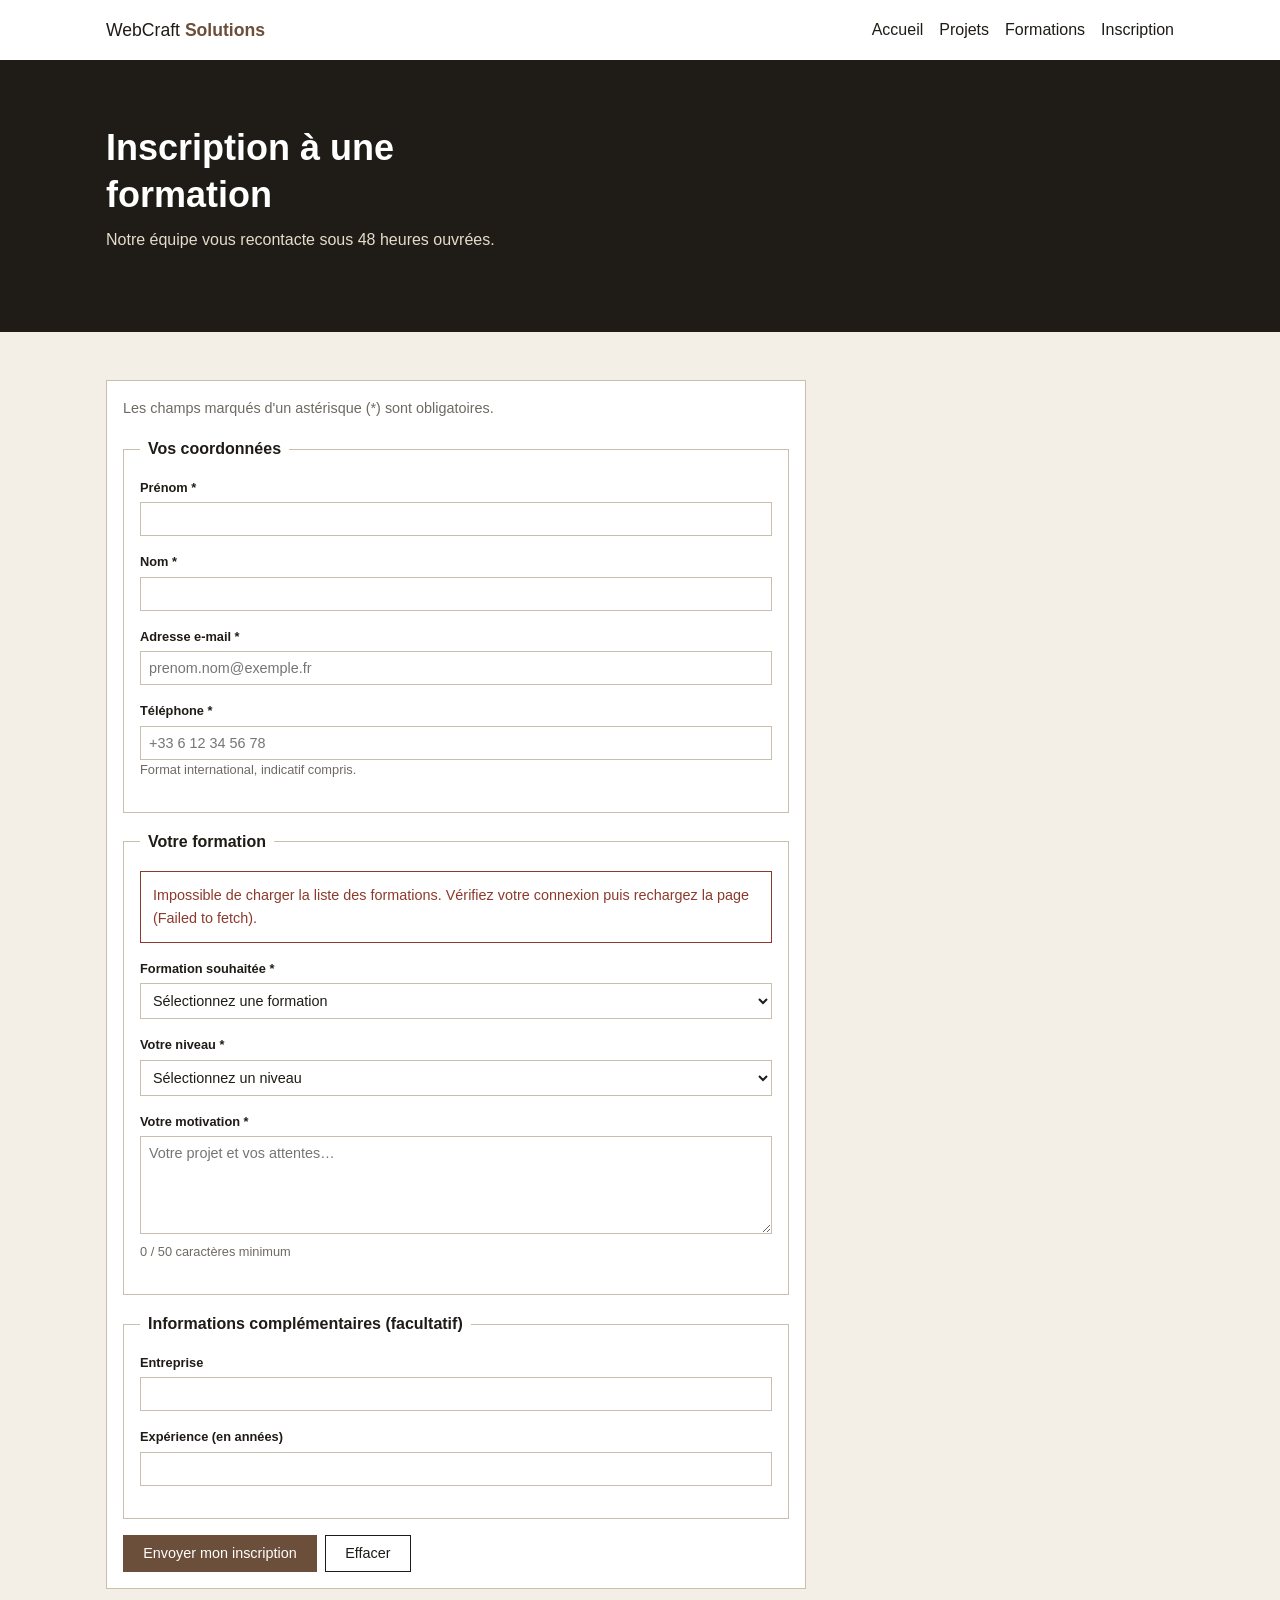
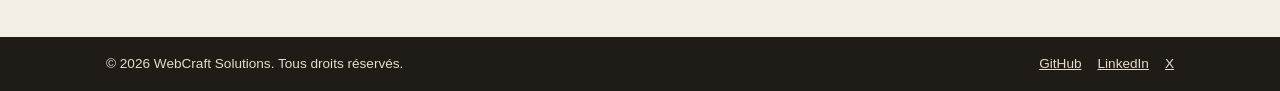
==== commit f904f6ff: "fix/correctif" ====
--- a/inscription.html
+++ b/inscription.html
@@ -3,8 +3,9 @@
 <head>
   <meta charset="utf-8">
   <meta name="viewport" content="width=device-width, initial-scale=1">
-  <meta name="description" content="Inscrivez-vous a une formation technique WebCraft Solutions : formulaire d'inscription en ligne.">
+  <meta name="description" content="Inscrivez-vous &agrave; une formation technique WebCraft Solutions : formulaire d'inscription en ligne.">
   <title>Inscription &mdash; WebCraft Solutions</title>
+  <link rel="icon" href="data:,">
   <link rel="stylesheet" href="css/style.css">
 </head>
 <body>
@@ -49,50 +50,51 @@
           <fieldset>
             <legend>Vos coordonn&eacute;es</legend>
 
-            <p class="field">
+            <div class="field">
               <label for="firstname">Pr&eacute;nom *</label>
               <input type="text" id="firstname" name="firstname" autocomplete="given-name"
                      aria-describedby="firstname-error" required>
               <span class="field-error" id="firstname-error" role="alert" hidden></span>
-            </p>
+            </div>
 
-            <p class="field">
+            <div class="field">
               <label for="lastname">Nom *</label>
               <input type="text" id="lastname" name="lastname" autocomplete="family-name"
                      aria-describedby="lastname-error" required>
               <span class="field-error" id="lastname-error" role="alert" hidden></span>
-            </p>
+            </div>
 
-            <p class="field">
+            <div class="field">
               <label for="email">Adresse e-mail *</label>
               <input type="email" id="email" name="email" placeholder="prenom.nom@exemple.fr"
                      autocomplete="email" aria-describedby="email-error" required>
               <span class="field-error" id="email-error" role="alert" hidden></span>
-            </p>
+            </div>
 
-            <p class="field">
+            <div class="field">
               <label for="phone">T&eacute;l&eacute;phone *</label>
               <input type="tel" id="phone" name="phone" placeholder="+33 6 12 34 56 78"
                      autocomplete="tel" aria-describedby="phone-hint phone-error" required>
               <span class="field-hint" id="phone-hint">Format international, indicatif compris.</span>
               <span class="field-error" id="phone-error" role="alert" hidden></span>
-            </p>
+            </div>
           </fieldset>
 
           <fieldset>
             <legend>Votre formation</legend>
 
+            <p class="loader" id="course-loader"><span class="spinner" aria-hidden="true"></span> Chargement des formations&hellip;</p>
             <p class="alert" id="course-load-error" role="alert" hidden></p>
 
-            <p class="field">
+            <div class="field">
               <label for="course">Formation souhait&eacute;e *</label>
               <select id="course" name="course" aria-describedby="course-error" required>
-                <option value="">Chargement des formations&hellip;</option>
+                <option value="">S&eacute;lectionnez une formation</option>
               </select>
               <span class="field-error" id="course-error" role="alert" hidden></span>
-            </p>
+            </div>
 
-            <p class="field">
+            <div class="field">
               <label for="level">Votre niveau *</label>
               <select id="level" name="level" aria-describedby="level-error" required>
                 <option value="">S&eacute;lectionnez un niveau</option>
@@ -101,32 +103,32 @@
                 <option value="Avanc&eacute;">Avanc&eacute;</option>
               </select>
               <span class="field-error" id="level-error" role="alert" hidden></span>
-            </p>
+            </div>
 
-            <p class="field">
+            <div class="field">
               <label for="motivation">Votre motivation *</label>
               <textarea id="motivation" name="motivation" rows="5"
                         placeholder="Votre projet et vos attentes&hellip;"
                         aria-describedby="motivation-counter motivation-error" required></textarea>
               <span class="field-hint" id="motivation-counter">0 / 50 caract&egrave;res minimum</span>
               <span class="field-error" id="motivation-error" role="alert" hidden></span>
-            </p>
+            </div>
           </fieldset>
 
           <fieldset>
             <legend>Informations compl&eacute;mentaires (facultatif)</legend>
 
-            <p class="field">
+            <div class="field">
               <label for="company">Entreprise</label>
               <input type="text" id="company" name="company" autocomplete="organization">
-            </p>
+            </div>
 
-            <p class="field">
+            <div class="field">
               <label for="experience">Exp&eacute;rience (en ann&eacute;es)</label>
               <input type="number" id="experience" name="experience" min="0" max="50" step="1"
                      aria-describedby="experience-error">
               <span class="field-error" id="experience-error" role="alert" hidden></span>
-            </p>
+            </div>
           </fieldset>
 
           <p class="form-actions">
--- a/css/style.css
+++ b/css/style.css
@@ -1,14 +1,15 @@
 :root {
-  --blanc: #ffffff;
+  --overlay: rgba(31, 27, 22, 0.7);
+  --white: #ffffff;
   --beige: #f4efe6;
-  --beige-fonce: #e5dccb;
-  --marron: #6b4f3a;
-  --marron-fonce: #4a3526;
-  --noir: #1f1b16;
-  --gris: #6e6a63;
-  --bordure: #c9bfae;
-  --erreur: #8c3a2b;
-  --espace: 1rem;
+  --beige-dark: #e5dccb;
+  --brown: #6b4f3a;
+  --brown-dark: #4a3526;
+  --black: #1f1b16;
+  --gray: #6e6a63;
+  --border: #c9bfae;
+  --error: #8c3a2b;
+  --space: 1rem;
 }
 
 * {
@@ -24,7 +25,7 @@
   font-family: Arial, Helvetica, sans-serif;
   font-size: 1rem;
   line-height: 1.6;
-  color: var(--noir);
+  color: var(--black);
   background-color: var(--beige);
 }
 
@@ -48,7 +49,7 @@
 }
 
 p {
-  margin: 0 0 var(--espace);
+  margin: 0 0 var(--space);
 }
 
 ul {
@@ -64,26 +65,26 @@
 }
 
 a {
-  color: var(--marron);
+  color: var(--brown);
 }
 
 a:hover {
-  color: var(--marron-fonce);
+  color: var(--brown-dark);
 }
 
 :focus-visible {
-  outline: 2px solid var(--marron);
+  outline: 2px solid var(--brown);
   outline-offset: 2px;
 }
 
 .container {
   max-width: 1100px;
   margin: 0 auto;
-  padding: 0 var(--espace);
+  padding: 0 var(--space);
 }
 
 .muted {
-  color: var(--gris);
+  color: var(--gray);
 }
 
 .sr-only {
@@ -99,21 +100,23 @@
   top: -3rem;
   left: 0;
   padding: 0.5rem 1rem;
-  background-color: var(--noir);
-  color: var(--blanc);
+  background-color: var(--black);
+  color: var(--white);
 }
 
 .skip-link:focus {
   top: 0;
-  color: var(--blanc);
-}
-
-.btn {
+  color: var(--white);
+}
+
+.btn,
+.nav-toggle,
+.modal-close {
   display: inline-block;
   padding: 0.6rem 1.2rem;
-  border: 1px solid var(--noir);
-  background-color: var(--blanc);
-  color: var(--noir);
+  border: 1px solid var(--black);
+  background-color: var(--white);
+  color: var(--black);
   font-family: inherit;
   font-size: 0.9rem;
   text-decoration: none;
@@ -121,26 +124,31 @@
   transition: background-color 0.2s, color 0.2s;
 }
 
-.btn:hover {
-  background-color: var(--noir);
-  color: var(--blanc);
+.btn:hover:not(:disabled),
+.modal-close:hover {
+  background-color: var(--black);
+  color: var(--white);
+}
+
+.btn:disabled {
+  opacity: 0.5;
+  cursor: not-allowed;
 }
 
 .btn-primary {
-  background-color: var(--marron);
-  border-color: var(--marron);
-  color: var(--blanc);
+  background-color: var(--brown);
+  border-color: var(--brown);
+  color: var(--white);
 }
 
 .btn-primary:hover {
-  background-color: var(--marron-fonce);
-  border-color: var(--marron-fonce);
-  color: var(--blanc);
+  background-color: var(--brown-dark);
+  border-color: var(--brown-dark);
 }
 
 .site-header {
-  background-color: var(--blanc);
-  border-bottom: 1px solid var(--noir);
+  background-color: var(--white);
+  border-bottom: 1px solid var(--black);
 }
 
 .header-inner {
@@ -152,22 +160,18 @@
 }
 
 .logo {
-  color: var(--noir);
+  color: var(--black);
   font-size: 1.1rem;
   text-decoration: none;
 }
 
 .logo strong {
-  color: var(--marron);
-}
-
-.nav-toggle {
+  color: var(--brown);
+}
+
+.nav-toggle,
+.modal-close {
   padding: 0.4rem 0.8rem;
-  border: 1px solid var(--noir);
-  background-color: var(--blanc);
-  color: var(--noir);
-  font-family: inherit;
-  cursor: pointer;
 }
 
 .main-nav {
@@ -183,20 +187,20 @@
 .main-nav a {
   display: block;
   padding: 0.5rem 0;
-  border-top: 1px solid var(--bordure);
-  color: var(--noir);
+  border-top: 1px solid var(--border);
+  color: var(--black);
   text-decoration: none;
 }
 
 .main-nav a:hover {
-  color: var(--marron);
+  color: var(--brown);
 }
 
 .hero {
   padding: 2.5rem 0;
-  background-color: var(--noir);
-  color: var(--blanc);
-  animation: apparition 0.6s ease;
+  background-color: var(--black);
+  color: var(--white);
+  animation: fade-in 0.6s ease;
 }
 
 .hero h1 {
@@ -205,17 +209,24 @@
 
 .hero p {
   max-width: 60ch;
-  color: var(--beige-fonce);
-}
-
-.hero-actions {
+  color: var(--beige-dark);
+}
+
+.hero-actions,
+.card-actions,
+.modal-actions,
+.form-actions {
   display: flex;
   flex-wrap: wrap;
   gap: 0.5rem;
+}
+
+.hero-actions,
+.form-actions {
   margin-bottom: 0;
 }
 
-@keyframes apparition {
+@keyframes fade-in {
   from {
     opacity: 0;
     transform: translateY(15px);
@@ -227,7 +238,7 @@
   }
 }
 
-@keyframes rotation {
+@keyframes spin {
   to {
     transform: rotate(360deg);
   }
@@ -238,20 +249,20 @@
 }
 
 .section-alt {
-  background-color: var(--beige-fonce);
+  background-color: var(--beige-dark);
 }
 
 .section-intro {
-  color: var(--gris);
+  color: var(--gray);
 }
 
 .filters {
   display: grid;
   gap: 0.75rem;
-  margin-bottom: var(--espace);
-  padding: var(--espace);
-  background-color: var(--blanc);
-  border: 1px solid var(--bordure);
+  margin-bottom: var(--space);
+  padding: var(--space);
+  background-color: var(--white);
+  border: 1px solid var(--border);
 }
 
 .field {
@@ -275,9 +286,9 @@
 .field textarea {
   width: 100%;
   padding: 0.5rem;
-  border: 1px solid var(--bordure);
-  background-color: var(--blanc);
-  color: var(--noir);
+  border: 1px solid var(--border);
+  background-color: var(--white);
+  color: var(--black);
   font-family: inherit;
   font-size: 0.9rem;
 }
@@ -285,7 +296,7 @@
 .field input:focus,
 .field select:focus,
 .field textarea:focus {
-  border-color: var(--marron);
+  border-color: var(--brown);
 }
 
 .field textarea {
@@ -299,25 +310,25 @@
 
 .grid {
   display: grid;
-  gap: var(--espace);
+  gap: var(--space);
 }
 
 .card {
   display: flex;
   flex-direction: column;
-  background-color: var(--blanc);
-  border: 1px solid var(--bordure);
+  background-color: var(--white);
+  border: 1px solid var(--border);
   transition: border-color 0.2s;
 }
 
 .card:hover {
-  border-color: var(--noir);
+  border-color: var(--black);
 }
 
 .card img {
   aspect-ratio: 16 / 9;
   object-fit: cover;
-  border-bottom: 1px solid var(--bordure);
+  border-bottom: 1px solid var(--border);
 }
 
 .card-body {
@@ -325,7 +336,7 @@
   flex-direction: column;
   flex: 1;
   gap: 0.5rem;
-  padding: var(--espace);
+  padding: var(--space);
 }
 
 .card-body p {
@@ -334,7 +345,7 @@
 }
 
 .card-meta {
-  color: var(--gris);
+  color: var(--gray);
 }
 
 .card-price {
@@ -343,9 +354,6 @@
 }
 
 .card-actions {
-  display: flex;
-  flex-wrap: wrap;
-  gap: 0.5rem;
   margin-top: auto;
   padding-top: 0.5rem;
 }
@@ -358,48 +366,52 @@
 
 .badge {
   padding: 0.1rem 0.5rem;
-  border: 1px solid var(--bordure);
+  border: 1px solid var(--border);
   background-color: var(--beige);
   font-size: 0.75rem;
 }
 
-.badge-fort {
-  background-color: var(--marron);
-  border-color: var(--marron);
-  color: var(--blanc);
-}
-
-.badge-complet {
-  background-color: var(--gris);
-  border-color: var(--gris);
-  color: var(--blanc);
+.badge-strong,
+.badge-full {
+  color: var(--white);
+}
+
+.badge-strong {
+  background-color: var(--brown);
+  border-color: var(--brown);
+}
+
+.badge-full {
+  background-color: var(--gray);
+  border-color: var(--gray);
 }
 
 .loader {
   display: flex;
   align-items: center;
   gap: 0.5rem;
-  color: var(--gris);
+  color: var(--gray);
 }
 
 .spinner {
   width: 18px;
   height: 18px;
-  border: 3px solid var(--bordure);
-  border-top-color: var(--marron);
-  animation: rotation 0.8s linear infinite;
+  border: 3px solid var(--border);
+  border-top-color: var(--brown);
+  border-radius: 50%;
+  animation: spin 0.8s linear infinite;
 }
 
 .alert {
   padding: 0.75rem;
-  border: 1px solid var(--erreur);
-  background-color: var(--blanc);
-  color: var(--erreur);
+  border: 1px solid var(--error);
+  background-color: var(--white);
+  color: var(--error);
   font-size: 0.9rem;
 }
 
 .results {
-  color: var(--gris);
+  color: var(--gray);
   font-size: 0.85rem;
 }
 
@@ -410,13 +422,13 @@
   display: flex;
   align-items: center;
   justify-content: center;
-  padding: var(--espace);
+  padding: var(--space);
 }
 
 .modal-overlay {
   position: absolute;
   inset: 0;
-  background-color: rgba(31, 27, 22, 0.7);
+  background-color: var(--overlay);
 }
 
 .modal-box {
@@ -426,8 +438,9 @@
   width: 100%;
   max-width: 640px;
   max-height: 90vh;
-  background-color: var(--blanc);
-  border: 1px solid var(--noir);
+  background-color: var(--white);
+  border: 1px solid var(--black);
+  animation: fade-in 0.25s ease;
 }
 
 .modal-head {
@@ -435,73 +448,56 @@
   align-items: center;
   justify-content: space-between;
   gap: 0.5rem;
-  padding: var(--espace);
-  border-bottom: 1px solid var(--bordure);
+  padding: var(--space);
+  border-bottom: 1px solid var(--border);
 }
 
 .modal-head h2 {
   margin: 0;
 }
 
-.modal-close {
-  padding: 0.3rem 0.6rem;
-  border: 1px solid var(--noir);
-  background-color: var(--blanc);
-  color: var(--noir);
-  font-family: inherit;
-  cursor: pointer;
-}
-
-.modal-close:hover {
-  background-color: var(--noir);
-  color: var(--blanc);
-}
-
 .modal-body {
-  padding: var(--espace);
+  padding: var(--space);
   overflow-y: auto;
 }
 
 .modal-body h3 {
-  margin-top: var(--espace);
+  margin-top: var(--space);
 }
 
 .modal-body img {
   aspect-ratio: 16 / 9;
   object-fit: cover;
-  margin-bottom: var(--espace);
-}
-
-.infos {
+  margin-bottom: var(--space);
+}
+
+.info {
   display: grid;
   gap: 0.5rem;
-  margin: 0 0 var(--espace);
+  margin: 0 0 var(--space);
   padding: 0.75rem;
   background-color: var(--beige);
 }
 
-.infos dt {
-  color: var(--gris);
+.info dt {
+  color: var(--gray);
   font-size: 0.8rem;
 }
 
-.infos dd {
+.info dd {
   margin: 0;
   font-weight: bold;
 }
 
-.liste li {
+.list li {
   margin-bottom: 0.25rem;
   padding-left: 0.75rem;
-  border-left: 2px solid var(--marron);
+  border-left: 2px solid var(--brown);
   font-size: 0.9rem;
 }
 
 .modal-actions {
-  display: flex;
-  flex-wrap: wrap;
-  gap: 0.5rem;
-  margin: var(--espace) 0 0;
+  margin: var(--space) 0 0;
 }
 
 body.has-modal {
@@ -510,20 +506,20 @@
 
 .form {
   max-width: 700px;
-  padding: var(--espace);
-  background-color: var(--blanc);
-  border: 1px solid var(--bordure);
+  padding: var(--space);
+  background-color: var(--white);
+  border: 1px solid var(--border);
 }
 
 .form-intro {
-  color: var(--gris);
+  color: var(--gray);
   font-size: 0.9rem;
 }
 
 .form fieldset {
-  margin: 0 0 var(--espace);
-  padding: var(--espace);
-  border: 1px solid var(--bordure);
+  margin: 0 0 var(--space);
+  padding: var(--space);
+  border: 1px solid var(--border);
 }
 
 .form legend {
@@ -536,34 +532,31 @@
 }
 
 .field-hint {
-  color: var(--gris);
+  color: var(--gray);
 }
 
 .field-error {
   margin-top: 0.25rem;
-  color: var(--erreur);
+  color: var(--error);
   font-weight: bold;
 }
 
-.is-invalid {
-  border-color: var(--erreur);
-}
-
-.is-valid {
-  border-color: var(--marron);
-}
-
-.form-actions {
-  display: flex;
-  flex-wrap: wrap;
-  gap: 0.5rem;
-  margin: 0;
+.field .is-invalid {
+  border-color: var(--error);
+}
+
+.field .is-invalid:focus {
+  outline-color: var(--error);
+}
+
+.field .is-valid {
+  border-color: var(--brown);
 }
 
 .site-footer {
-  padding: var(--espace) 0;
-  background-color: var(--noir);
-  color: var(--beige-fonce);
+  padding: var(--space) 0;
+  background-color: var(--black);
+  color: var(--beige-dark);
 }
 
 .footer-inner {
@@ -579,16 +572,16 @@
 }
 
 .site-footer a {
-  color: var(--beige-fonce);
+  color: var(--beige-dark);
 }
 
 .site-footer a:hover {
-  color: var(--blanc);
+  color: var(--white);
 }
 
 .social {
   display: flex;
-  gap: var(--espace);
+  gap: var(--space);
 }
 
 @media (min-width: 768px) {
@@ -612,7 +605,7 @@
 
   .main-nav ul {
     display: flex;
-    gap: var(--espace);
+    gap: var(--space);
   }
 
   .main-nav a {
@@ -637,12 +630,12 @@
     grid-template-columns: repeat(2, 1fr);
   }
 
-  .infos {
+  .info {
     grid-template-columns: repeat(2, 1fr);
   }
 
   .form .field {
-    margin-bottom: var(--espace);
+    margin-bottom: var(--space);
   }
 }
 
